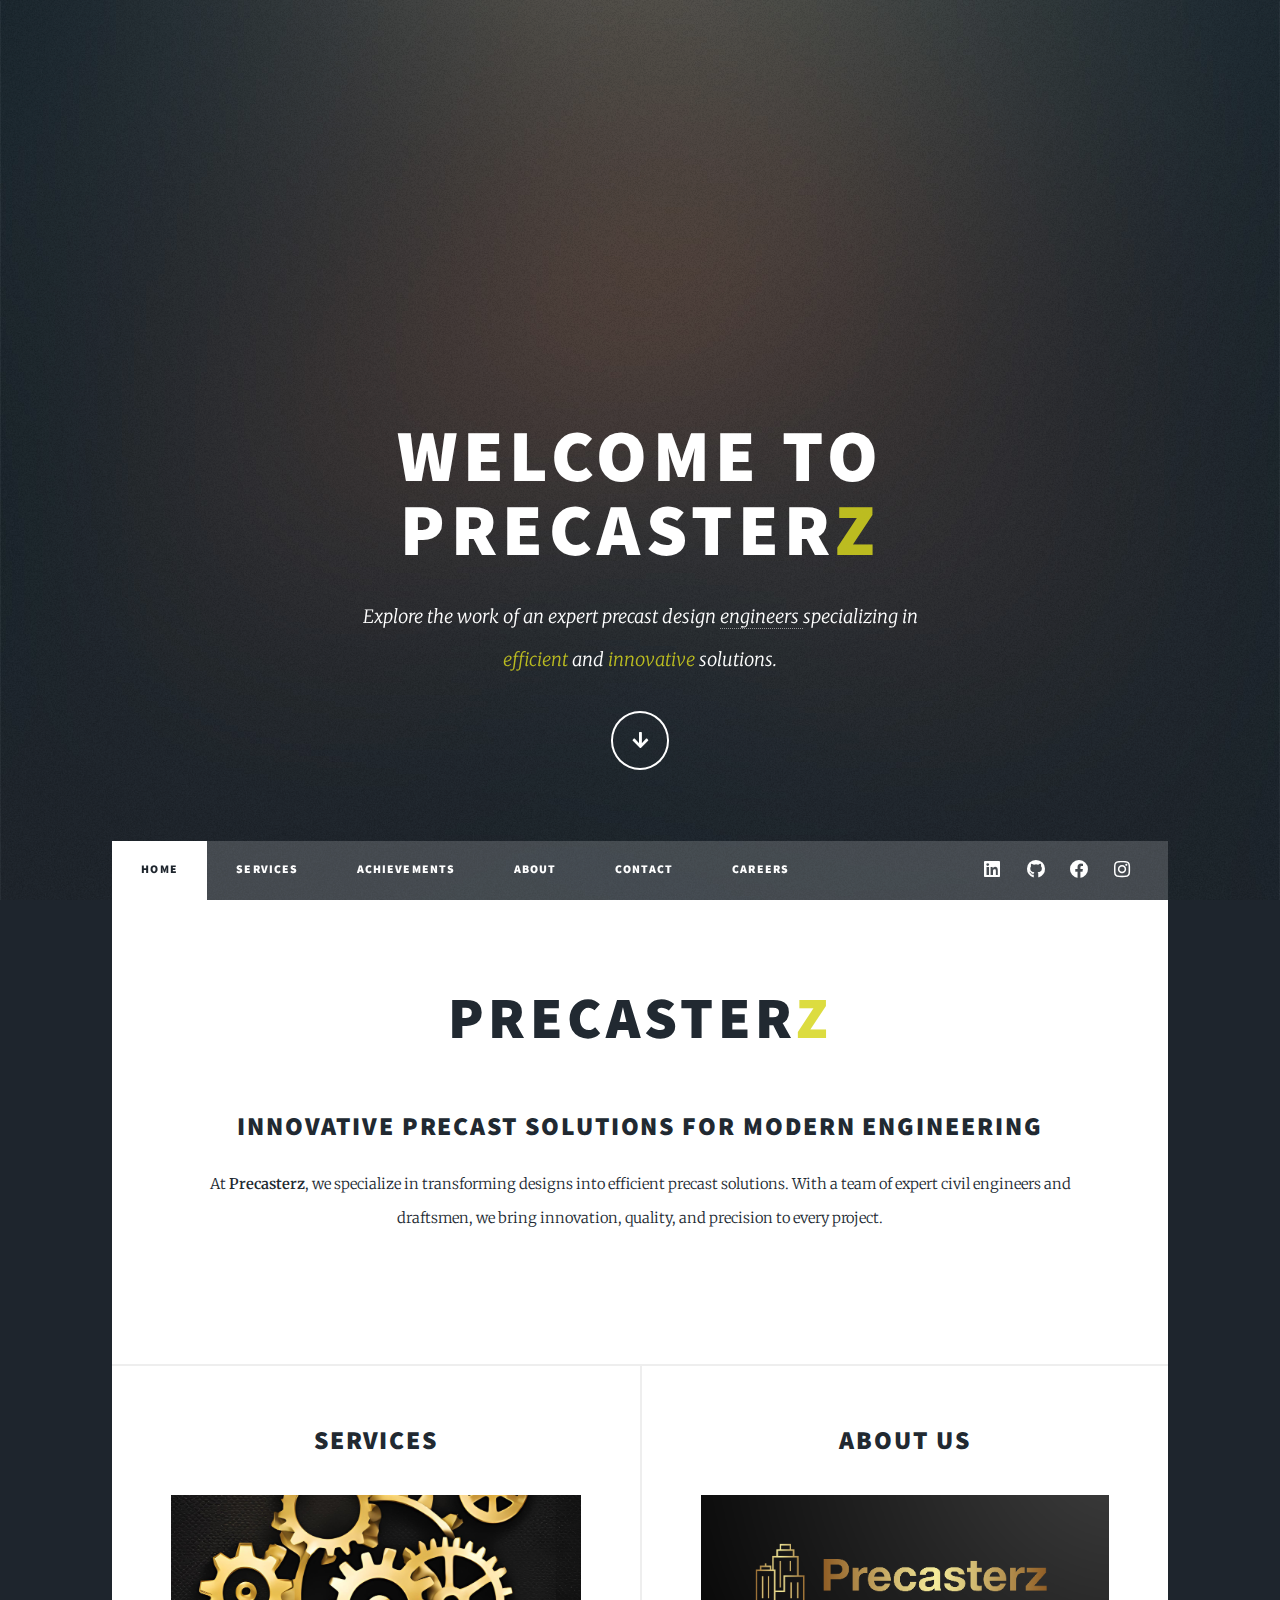
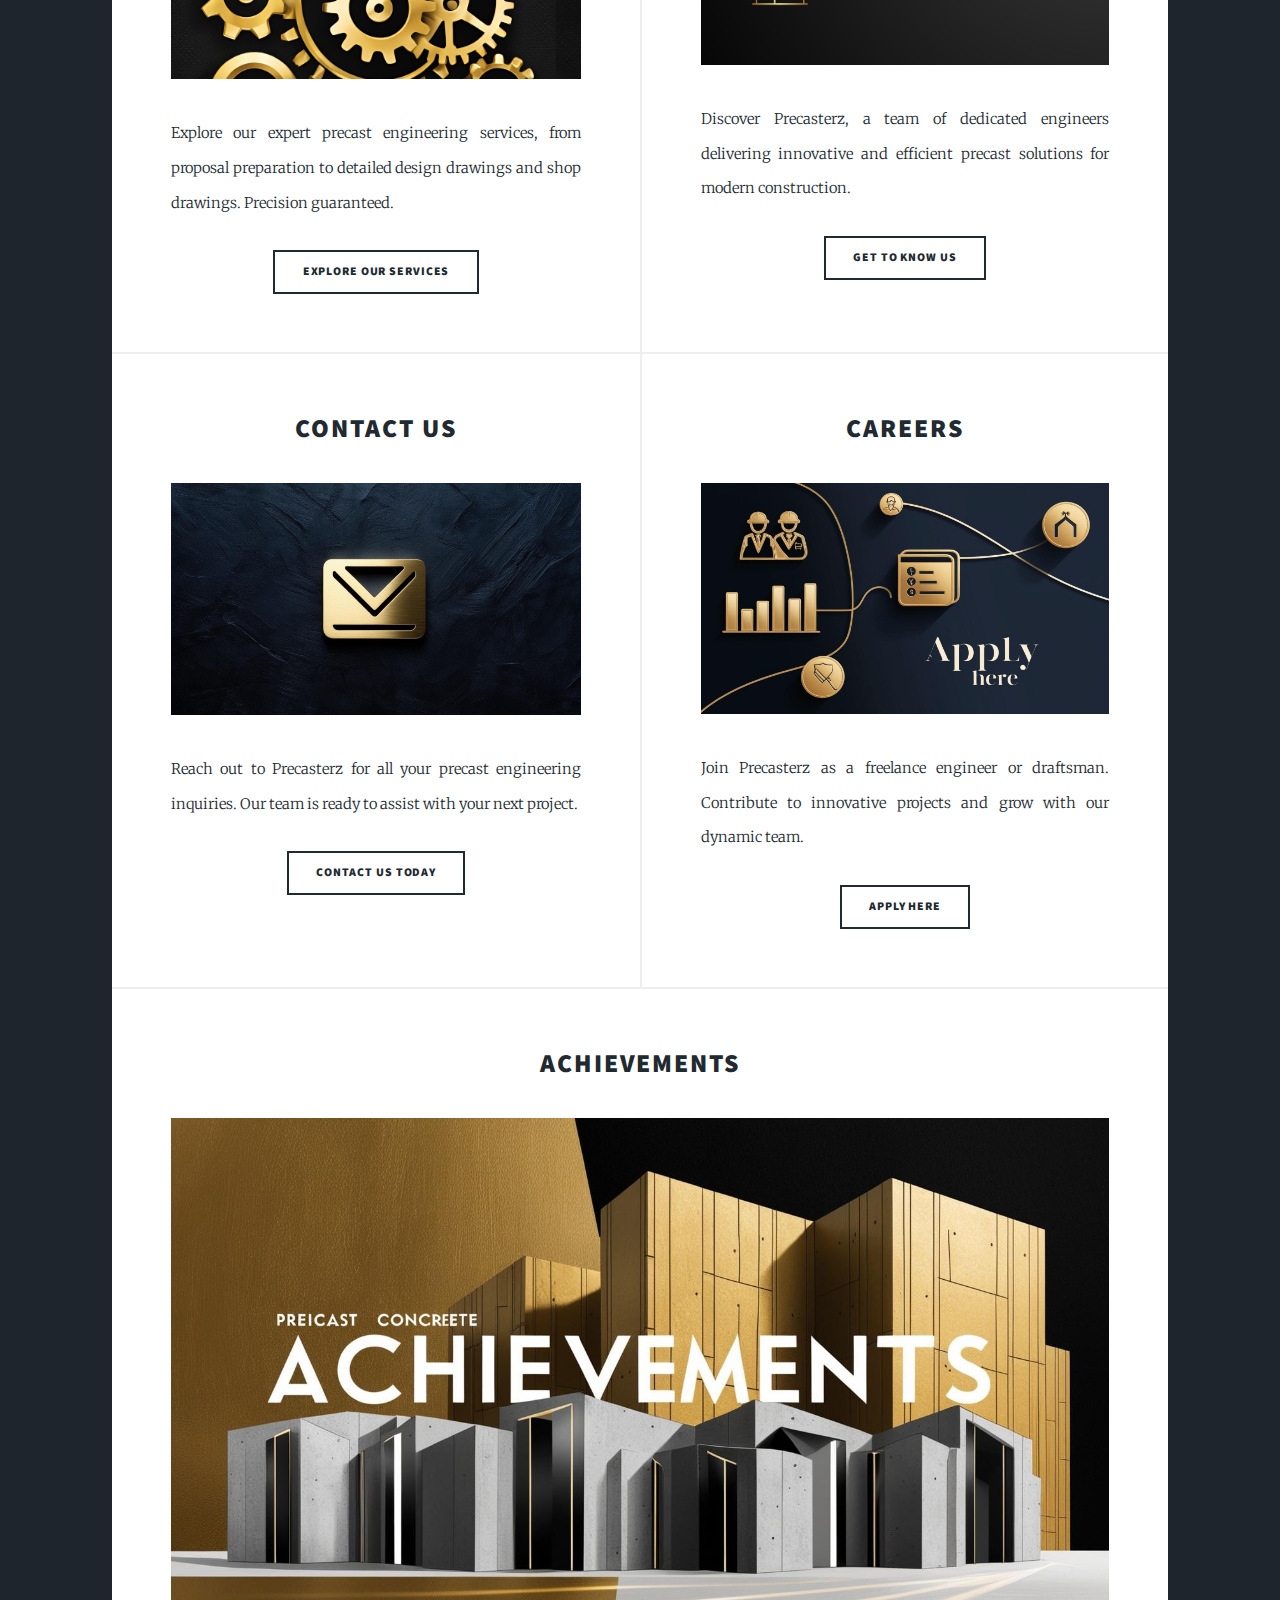
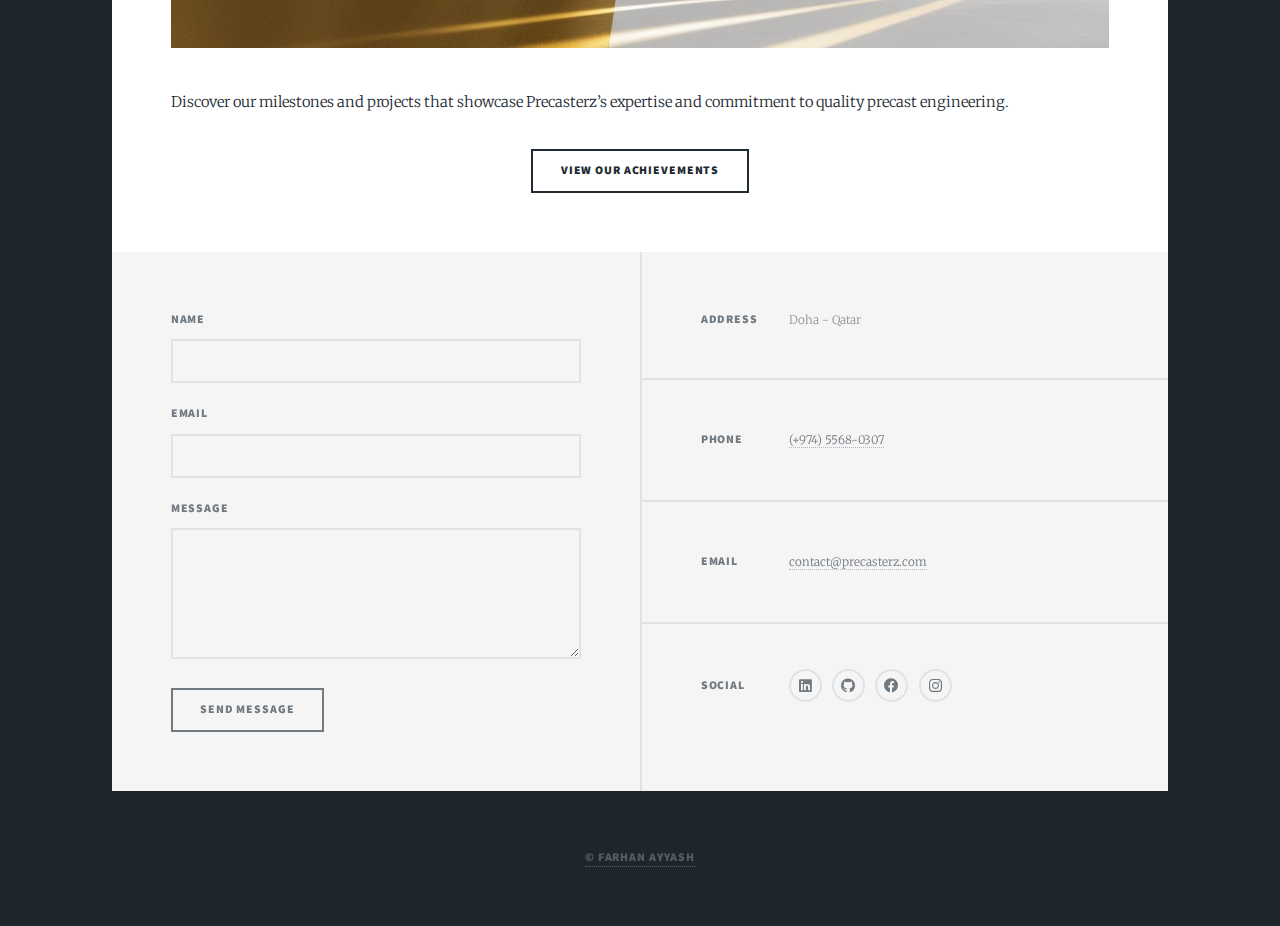
==== index.html @ eec3e9b7 "add home" ====
<!DOCTYPE HTML>
<!--
	Massively by HTML5 UP
	html5up.net | @ajlkn
	Free for personal and commercial use under the CCA 3.0 license (html5up.net/license)
-->
<html>
	<head>
		<title>Precasterz | Innovative Precast Solutions for Modern Engineering</title>
		<meta charset="utf-8" />
		<meta name="viewport" content="width=device-width, initial-scale=1, user-scalable=no" />
		<meta name="description" content="Precasterz offers innovative and precise precast engineering solutions, specializing in proposal preparation, BOQ, BBS, and detailed design drawings. Partner with us for excellence in construction." />
		<meta name="keywords" content="precast solutions, precast engineering, civil engineering, proposal preparation, BOQ, BBS, detailed design, shop drawings, Precasterz, precasters, precast freelancer, precast concrete design Qatar" />
		<meta property="og:type" content="website" />
		<meta property="og:url" content="https://www.precasterz.com" />
		<meta property="og:image" content="images/favicon_io/favicon-32x32.png" />
		<link rel="stylesheet" href="assets/css/main.css" />
		<noscript><link rel="stylesheet" href="assets/css/noscript.css" /></noscript>
		<link rel="apple-touch-icon" sizes="180x180" href="images/favicon_io/apple-touch-icon.png">
		<link rel="icon" type="image/png" sizes="32x32" href="images/favicon_io/favicon-32x32.png">
		<link rel="icon" type="image/png" sizes="16x16" href="images/favicon_io/favicon-16x16.png">
		<link rel="manifest" href="images/favicon_io/site.webmanifest">
		<link rel="icon" href="favicon.ico" href="images/favicon_io/favicon-32x32.png">

	</head>
	<body class="is-preload">

		<!-- Wrapper -->
			<div id="wrapper" class="fade-in">

				<!-- Intro -->
					<div id="intro">
						<h1>Welcome to<br />
							precaster<span class="yellow-z">z</span></h1>
						<p>Explore the work of an expert precast design <a href="https://www.linkedin.com/company/precasterz/" target="_blank" rel="noopener noreferrer">engineers </a>specializing in<br />
							<span class="yellow-z">efficient</span> and <span class="yellow-z">innovative</span> solutions.</p>
						<ul class="actions">
							<li><a href="#header" class="button icon solid solo fa-arrow-down scrolly">Continue</a></li>
						</ul>
					</div>

				<!-- Header -->
					<header id="header">
						<a class="logo">Precasterz</a>
					</header>

				<!-- Nav -->
					<nav id="nav">
						<ul class="links">
							<li class="active"><a href="index.html">Home</a></li>
							<li><a href="services.html">Services</a></li>
							<li><a href="Achievements.html">Achievements</a></li>		
							<li><a href="about.html">About</a></li>
							<li><a href="contact.html">Contact</a></li>
							<li><a href="./careers.html">careers</a></li>
						</ul>
						<ul class="icons">
							<li><a href="https://www.linkedin.com/company/precasterz/" class="icon brands fa-linkedin" target="_blank" rel="noopener noreferrer"><span class="label">Instagram</span></a></li>
							<li><a href="https://github.com/farhanayyash" class="icon brands fa-github" target="_blank" rel="noopener noreferrer"><span class="label">GitHub</span></a></li>
							<li><a href="https://www.facebook.com/profile.php?id=61569854956674&mibextid=ZbWKwL" class="icon brands fa-facebook" target="_blank" rel="noopener noreferrer"><span class="label">Facebook</span></a></li>
							<li><a href="https://www.instagram.com/precasterz?igsh=MXExeHh3dml2bWNkMA==" class="icon brands fa-instagram" target="_blank" rel="noopener noreferrer"><span class="label">Instagram</span></a></li>
						</ul>
					</nav>

				<!-- Main -->
				<div id="main">

					<!-- Post -->
						<section class="post" style="padding-bottom: 1%;">
							<header class="major">
								<h1>Precaster<span class="yellow-z">z</span></h1>
							</header>

							<!-- Text stuff -->
								<h2 style="text-align: center;">Innovative Precast Solutions for Modern Engineering</h2>
								<p style="text-align: center;">At<b> Precasterz</b>, we specialize in transforming designs into efficient precast solutions. With a team of expert civil engineers and draftsmen,
									 we bring innovation, quality, and precision to every project.</p>
								</div>
			<!-- Main -->
			<div id="main">

				<!-- Featured Post -->
					<article >
				
					</article>

				<!-- Posts -->
					<section class="posts">
						<article>
							<header>
								<h2><a href="services.html">services</a></h2>
							</header>
							<a href="services.html" class="image fit"><img src="images/Gear-Icon-Service.png" alt="photo for the Service page" /></a>
							<p>Explore our expert precast engineering services, from proposal preparation to detailed design drawings and shop drawings. Precision guaranteed.</p>
							<ul class="actions special">
								<li><a href="services.html" class="button">Explore Our Services</a></li>
							</ul>
						</article>
						<article>
							<header>
								<h2><a href="about.html">About US</a></h2>
							</header>
							<a href="about.html" class="image fit"><img src="images/Logo.png" alt="precasterz logo" /></a>
							<p>Discover Precasterz, a team of dedicated engineers delivering innovative and efficient precast solutions for modern construction.</p>
							<ul class="actions special">
								<li><a href="about.html" class="button">Get to Know Us</a></li>
							</ul>
						</article>
						<article>
							<header>
								<h2><a href="contact.html">Contact us</a></h2>
							</header>
							<a href="contact.html" class="image fit"><img src="images/contact-home.jpg" alt="image for the contact us page" /></a>
							<p>Reach out to Precasterz for all your precast engineering inquiries. Our team is ready to assist with your next project.</p>
							<ul class="actions special">
								<li><a href="contact.html" class="button">Contact Us Today</a></li>
							</ul>
						</article>
						<article>
							<header>
								<h2><a href="careers.html">Careers</a></h2>
							</header>
							<a href="careers.html" class="image fit"><img src="images/careers-home.jpg" alt=" image for careers page" /></a>
							<p>Join Precasterz as a freelance engineer or draftsman. Contribute to innovative projects and grow with our dynamic team.</p>
							<ul class="actions special">
								<li><a href="careers.html" class="button">Apply Here</a></li>
							</ul>
						</article>
						<article style="flex: 1;">
							<header>
								<h2><a href="Achievements.html">Achievements</a></h2>
							</header>
							<a href="Achievements.html" class="image fit"><img src="images/Achievements-home.jpg" alt="image for the Achievements page" /></a>
							<p>Discover our milestones and projects that showcase Precasterz’s expertise and commitment to quality precast engineering.</p>
							<ul class="actions special">
								<li><a href="Achievements.html" class="button">View Our Achievements</a></li>
							</ul>
						</article>
					</section>
			</div>
			
						<!-- Footer -->
						 
					

					</div>

				<!-- Footer -->
					<footer id="footer">
						<section>
							<form id="emailForm" method="post" action="https://formspree.io/f/mkggvldw">
								<div class="fields">
									<div class="field">
										<label for="name">Name</label>
										<input type="text" name="name" id="name" required/>
									</div>
									<div class="field">
										<label for="email">Email</label>
										<input type="text" name="email" id="email" required/>
										<span id="error" style="color: red; display: none;">Please enter a valid email address.</span>
									</div>
									<div class="field">
										<label for="message">Message</label>
										<textarea name="message" id="message" rows="3" required></textarea>
									</div>
								</div>
								<ul class="actions">
									<li><input type="submit" value="Send Message" /></li>
								</ul>
							</form>
						</section>
						<section class="split contact">
							<section class="alt">
								<h3>Address</h3>
								<p>Doha - Qatar<br /></p>
							</section>
							<section>
								<h3>Phone</h3>
								<p><a href="tel:+97455680307">(+974) 5568-0307</a></p>
							</section>
							<section>
								<h3>Email</h3>
								<p><a href="mailto:contact@precasterz.com">contact@precasterz.com</a></p>
							</section>
							<section>
								<h3>Social</h3>
								<ul class="icons alt">
									<li><a href="https://www.linkedin.com/company/precasterz/" class="icon brands alt fa-linkedin" target="_blank" rel="noopener noreferrer"><span class="label">Instagram</span></a></li>
									<li><a href="https://github.com/farhanayyash" class="icon brands alt fa-github" target="_blank" rel="noopener noreferrer"><span class="label">GitHub</span></a></li>
									<li><a href="https://www.facebook.com/profile.php?id=61569854956674&mibextid=ZbWKwL" class="icon brands alt fa-facebook" target="_blank" rel="noopener noreferrer"><span class="label">Facebook</span></a></li>
									<li><a href="https://www.instagram.com/precasterz?igsh=MXExeHh3dml2bWNkMA==" class="icon brands alt fa-instagram" target="_blank" rel="noopener noreferrer"><span class="label">Instagram</span></a></li>
								</ul>
							</section>
						</section>
					</footer>

				<!-- Copyright -->
					<div id="copyright">
						<ul><li><a href="https://www.linkedin.com/in/farhan-ayyash/"  target="_blank" rel="noopener noreferrer">&copy; Farhan Ayyash</a></li></ul>
					</div>

			</div>

		<!-- Scripts -->
			<script src="assets/js/jquery.min.js"></script>
			<script src="assets/js/jquery.scrollex.min.js"></script>
			<script src="assets/js/jquery.scrolly.min.js"></script>
			<script src="assets/js/browser.min.js"></script>
			<script src="assets/js/breakpoints.min.js"></script>
			<script src="assets/js/util.js"></script>
			<script src="assets/js/main.js"></script>
			<script src="assets/js/email-form.js"></script>


	</body>
</html>
---- assets/css/main.css ----
@import url(fontawesome-all.min.css);
@import url("https://fonts.googleapis.com/css?family=Merriweather:300,700,300italic,700italic|Source+Sans+Pro:900");

/*
	Massively by HTML5 UP
	html5up.net | @ajlkn
	Free for personal and commercial use under the CCA 3.0 license (html5up.net/license)
*/

html, body, div, span, applet, object,
iframe, h1, h2, h3, h4, h5, h6, p, blockquote,
pre, a, abbr, acronym, address, big, cite,
code, del, dfn, em, img, ins, kbd, q, s, samp,
small, strike, strong, sub, sup, tt, var, b,
u, i, center, dl, dt, dd, ol, ul, li, fieldset,
form, label, legend, table, caption, tbody,
tfoot, thead, tr, th, td, article, aside,
canvas, details, embed, figure, figcaption,
footer, header, hgroup, menu, nav, output, ruby,
section, summary, time, mark, audio, video {
	margin: 0;
	padding: 0;
	border: 0;
	font-size: 100%;
	font: inherit;
	vertical-align: baseline;}

article, aside, details, figcaption, figure,
footer, header, hgroup, menu, nav, section {
	display: block;}

body {
	line-height: 1;
}

ol, ul {
	list-style: none;
}

blockquote, q {
	quotes: none;
}

	blockquote:before, blockquote:after, q:before, q:after {
		content: '';
		content: none;
	}

table {
	border-collapse: collapse;
	border-spacing: 0;
}

body {
	-webkit-text-size-adjust: none;
}

mark {
	background-color: transparent;
	color: inherit;
}

input::-moz-focus-inner {
	border: 0;
	padding: 0;
}

input, select, textarea {
	-moz-appearance: none;
	-webkit-appearance: none;
	-ms-appearance: none;
	appearance: none;
}

/* Basic */

	@-ms-viewport {
		width: device-width;
	}

	body {
		-ms-overflow-style: scrollbar;
	}

	@media screen and (max-width: 480px) {

		html, body {
			min-width: 320px;
		}

	}

	html {
		box-sizing: border-box;
	}

	*, *:before, *:after {
		box-sizing: inherit;
	}

	body {
		background-color: #1e252d;
	}

		body.is-preload *, body.is-preload *:before, body.is-preload *:after {
			-moz-animation: none !important;
			-webkit-animation: none !important;
			-ms-animation: none !important;
			animation: none !important;
			-moz-transition: none !important;
			-webkit-transition: none !important;
			-ms-transition: none !important;
			transition: none !important;
		}

/* Type */

	html {
		font-size: 16pt;
	}

		@media screen and (max-width: 1680px) {

			html {
				font-size: 12pt;
			}

		}

		@media screen and (max-width: 1280px) {

			html {
				font-size: 11pt;
			}

		}

		@media screen and (max-width: 360px) {

			html {
				font-size: 10pt;
			}

		}

	body {
		color: #212931;
	}

	body, input, select, textarea {
		font-family: "Merriweather", Georgia, serif;
		font-weight: 300;
		font-size: 1rem;
		line-height: 2.375;
	}

	a {
		-moz-transition: color 0.2s ease-in-out, background-color 0.2s ease-in-out, border-color 0.2s ease-in-out, box-shadow 0.2s ease-in-out;
		-webkit-transition: color 0.2s ease-in-out, background-color 0.2s ease-in-out, border-color 0.2s ease-in-out, box-shadow 0.2s ease-in-out;
		-ms-transition: color 0.2s ease-in-out, background-color 0.2s ease-in-out, border-color 0.2s ease-in-out, box-shadow 0.2s ease-in-out;
		transition: color 0.2s ease-in-out, background-color 0.2s ease-in-out, border-color 0.2s ease-in-out, box-shadow 0.2s ease-in-out;
		border-bottom: dotted 1px;
		text-decoration: none;
	}

		a:hover {
			border-bottom-color: transparent;
		}

	strong, b {
		font-weight: 600;
	}

	em, i {
		font-style: italic;
	}

	p {
		text-align: justify;
		margin: 0 0 2rem 0;
	}

	h1, h2, h3, h4, h5, h6 {
		font-family: "Source Sans Pro", Helvetica, sans-serif;
		font-weight: 900;
		line-height: 1.5;
		letter-spacing: 0.075em;
		text-transform: uppercase;
		margin: 0 0 1rem 0;
	}

		h1 a, h2 a, h3 a, h4 a, h5 a, h6 a {
			border-bottom: 0;
			color: inherit;
			text-decoration: none;
		}

	h1 {
		font-size: 4rem;
		line-height: 1.1;
		margin: 0 0 2rem 0;
	}

	h2 {
		font-size: 1.75rem;
		line-height: 1.3;
		margin: 0 0 1.5rem 0;
	}

	h3 {
		font-size: 1.25rem;
		margin: 0 0 1.5rem 0;
	}

	h4 {
		font-size: 1rem;
	}

	h5 {
		font-size: 0.9rem;
	}

	h6 {
		font-size: 0.8rem;
	}

	sub {
		font-size: 0.8rem;
		position: relative;
		top: 0.5rem;
	}

	sup {
		font-size: 0.8rem;
		position: relative;
		top: -0.5rem;
	}

	blockquote {
		border-left: solid 4px;
		font-style: italic;
		margin: 0 0 2rem 0;
		padding: 0.5rem 0 0.5rem 2rem;
	}

	code {
		border: solid 2px;
		font-family: "Courier New", monospace;
		font-size: 0.9rem;
		margin: 0 0.25rem;
		padding: 0.25rem 0.65rem;
	}

	pre {
		-webkit-overflow-scrolling: touch;
		font-family: "Courier New", monospace;
		font-size: 0.9rem;
		margin: 0 0 2rem 0;
	}

		pre code {
			display: block;
			line-height: 1.75;
			padding: 1rem 1.5rem;
			overflow-x: auto;
		}

	hr {
		border: 0;
		border-bottom: solid 2px;
		margin: 3rem 0;
	}

		hr.major {
			margin: 5rem 0;
		}

	.align-left {
		text-align: left;
	}

	.align-center {
		text-align: center;
	}

	.align-right {
		text-align: right;
	}

	input, select, textarea {
		color: #212931;
	}

	a {
		color: #212931;
		border-bottom-color: rgba(33, 41, 49, 0.5);
	}

		a:hover {
			border-bottom-color: transparent;
			color: #18bfef !important;
		}

	strong, b {
		color: #212931;
	}

	h1, h2, h3, h4, h5, h6 {
		color: #212931;
	}

	blockquote {
		border-left-color: #eeeeee;
	}

	code {
		background: rgba(220, 220, 220, 0.25);
		border-color: #eeeeee;
	}

	hr {
		border-bottom-color: #eeeeee;
	}

/* Row */

	.row {
		display: flex;
		flex-wrap: wrap;
		box-sizing: border-box;
		align-items: stretch;
	}

		.row > * {
			box-sizing: border-box;
		}

		.row.gtr-uniform > * > :last-child {
			margin-bottom: 0;
		}

		.row.aln-left {
			justify-content: flex-start;
		}

		.row.aln-center {
			justify-content: center;
		}

		.row.aln-right {
			justify-content: flex-end;
		}

		.row.aln-top {
			align-items: flex-start;
		}

		.row.aln-middle {
			align-items: center;
		}

		.row.aln-bottom {
			align-items: flex-end;
		}

		.row > .imp {
			order: -1;
		}

		.row > .col-1 {
			width: 8.33333%;
		}

		.row > .off-1 {
			margin-left: 8.33333%;
		}

		.row > .col-2 {
			width: 16.66667%;
		}

		.row > .off-2 {
			margin-left: 16.66667%;
		}

		.row > .col-3 {
			width: 25%;
		}

		.row > .off-3 {
			margin-left: 25%;
		}

		.row > .col-4 {
			width: 33.33333%;
		}

		.row > .off-4 {
			margin-left: 33.33333%;
		}

		.row > .col-5 {
			width: 41.66667%;
		}

		.row > .off-5 {
			margin-left: 41.66667%;
		}

		.row > .col-6 {
			width: 50%;
		}

		.row > .off-6 {
			margin-left: 50%;
		}

		.row > .col-7 {
			width: 58.33333%;
		}

		.row > .off-7 {
			margin-left: 58.33333%;
		}

		.row > .col-8 {
			width: 66.66667%;
		}

		.row > .off-8 {
			margin-left: 66.66667%;
		}

		.row > .col-9 {
			width: 75%;
		}

		.row > .off-9 {
			margin-left: 75%;
		}

		.row > .col-10 {
			width: 83.33333%;
		}

		.row > .off-10 {
			margin-left: 83.33333%;
		}

		.row > .col-11 {
			width: 91.66667%;
		}

		.row > .off-11 {
			margin-left: 91.66667%;
		}

		.row > .col-12 {
			width: 100%;
		}

		.row > .off-12 {
			margin-left: 100%;
		}

		.row.gtr-0 {
			margin-top: 0;
			margin-left: 0rem;
		}

			.row.gtr-0 > * {
				padding: 0 0 0 0rem;
			}

			.row.gtr-0.gtr-uniform {
				margin-top: 0rem;
			}

				.row.gtr-0.gtr-uniform > * {
					padding-top: 0rem;
				}

		.row.gtr-25 {
			margin-top: 0;
			margin-left: -0.375rem;
		}

			.row.gtr-25 > * {
				padding: 0 0 0 0.375rem;
			}

			.row.gtr-25.gtr-uniform {
				margin-top: -0.375rem;
			}

				.row.gtr-25.gtr-uniform > * {
					padding-top: 0.375rem;
				}

		.row.gtr-50 {
			margin-top: 0;
			margin-left: -0.75rem;
		}

			.row.gtr-50 > * {
				padding: 0 0 0 0.75rem;
			}

			.row.gtr-50.gtr-uniform {
				margin-top: -0.75rem;
			}

				.row.gtr-50.gtr-uniform > * {
					padding-top: 0.75rem;
				}

		.row {
			margin-top: 0;
			margin-left: -1.5rem;
		}

			.row > * {
				padding: 0 0 0 1.5rem;
			}

			.row.gtr-uniform {
				margin-top: -1.5rem;
			}

				.row.gtr-uniform > * {
					padding-top: 1.5rem;
				}

		.row.gtr-150 {
			margin-top: 0;
			margin-left: -2.25rem;
		}

			.row.gtr-150 > * {
				padding: 0 0 0 2.25rem;
			}

			.row.gtr-150.gtr-uniform {
				margin-top: -2.25rem;
			}

				.row.gtr-150.gtr-uniform > * {
					padding-top: 2.25rem;
				}

		.row.gtr-200 {
			margin-top: 0;
			margin-left: -3rem;
		}

			.row.gtr-200 > * {
				padding: 0 0 0 3rem;
			}

			.row.gtr-200.gtr-uniform {
				margin-top: -3rem;
			}

				.row.gtr-200.gtr-uniform > * {
					padding-top: 3rem;
				}

		@media screen and (max-width: 1680px) {

			.row {
				display: flex;
				flex-wrap: wrap;
				box-sizing: border-box;
				align-items: stretch;
			}

				.row > * {
					box-sizing: border-box;
				}

				.row.gtr-uniform > * > :last-child {
					margin-bottom: 0;
				}

				.row.aln-left {
					justify-content: flex-start;
				}

				.row.aln-center {
					justify-content: center;
				}

				.row.aln-right {
					justify-content: flex-end;
				}

				.row.aln-top {
					align-items: flex-start;
				}

				.row.aln-middle {
					align-items: center;
				}

				.row.aln-bottom {
					align-items: flex-end;
				}

				.row > .imp-xlarge {
					order: -1;
				}

				.row > .col-1-xlarge {
					width: 8.33333%;
				}

				.row > .off-1-xlarge {
					margin-left: 8.33333%;
				}

				.row > .col-2-xlarge {
					width: 16.66667%;
				}

				.row > .off-2-xlarge {
					margin-left: 16.66667%;
				}

				.row > .col-3-xlarge {
					width: 25%;
				}

				.row > .off-3-xlarge {
					margin-left: 25%;
				}

				.row > .col-4-xlarge {
					width: 33.33333%;
				}

				.row > .off-4-xlarge {
					margin-left: 33.33333%;
				}

				.row > .col-5-xlarge {
					width: 41.66667%;
				}

				.row > .off-5-xlarge {
					margin-left: 41.66667%;
				}

				.row > .col-6-xlarge {
					width: 50%;
				}

				.row > .off-6-xlarge {
					margin-left: 50%;
				}

				.row > .col-7-xlarge {
					width: 58.33333%;
				}

				.row > .off-7-xlarge {
					margin-left: 58.33333%;
				}

				.row > .col-8-xlarge {
					width: 66.66667%;
				}

				.row > .off-8-xlarge {
					margin-left: 66.66667%;
				}

				.row > .col-9-xlarge {
					width: 75%;
				}

				.row > .off-9-xlarge {
					margin-left: 75%;
				}

				.row > .col-10-xlarge {
					width: 83.33333%;
				}

				.row > .off-10-xlarge {
					margin-left: 83.33333%;
				}

				.row > .col-11-xlarge {
					width: 91.66667%;
				}

				.row > .off-11-xlarge {
					margin-left: 91.66667%;
				}

				.row > .col-12-xlarge {
					width: 100%;
				}

				.row > .off-12-xlarge {
					margin-left: 100%;
				}

				.row.gtr-0 {
					margin-top: 0;
					margin-left: 0rem;
				}

					.row.gtr-0 > * {
						padding: 0 0 0 0rem;
					}

					.row.gtr-0.gtr-uniform {
						margin-top: 0rem;
					}

						.row.gtr-0.gtr-uniform > * {
							padding-top: 0rem;
						}

				.row.gtr-25 {
					margin-top: 0;
					margin-left: -0.375rem;
				}

					.row.gtr-25 > * {
						padding: 0 0 0 0.375rem;
					}

					.row.gtr-25.gtr-uniform {
						margin-top: -0.375rem;
					}

						.row.gtr-25.gtr-uniform > * {
							padding-top: 0.375rem;
						}

				.row.gtr-50 {
					margin-top: 0;
					margin-left: -0.75rem;
				}

					.row.gtr-50 > * {
						padding: 0 0 0 0.75rem;
					}

					.row.gtr-50.gtr-uniform {
						margin-top: -0.75rem;
					}

						.row.gtr-50.gtr-uniform > * {
							padding-top: 0.75rem;
						}

				.row {
					margin-top: 0;
					margin-left: -1.5rem;
				}

					.row > * {
						padding: 0 0 0 1.5rem;
					}

					.row.gtr-uniform {
						margin-top: -1.5rem;
					}

						.row.gtr-uniform > * {
							padding-top: 1.5rem;
						}

				.row.gtr-150 {
					margin-top: 0;
					margin-left: -2.25rem;
				}

					.row.gtr-150 > * {
						padding: 0 0 0 2.25rem;
					}

					.row.gtr-150.gtr-uniform {
						margin-top: -2.25rem;
					}

						.row.gtr-150.gtr-uniform > * {
							padding-top: 2.25rem;
						}

				.row.gtr-200 {
					margin-top: 0;
					margin-left: -3rem;
				}

					.row.gtr-200 > * {
						padding: 0 0 0 3rem;
					}

					.row.gtr-200.gtr-uniform {
						margin-top: -3rem;
					}

						.row.gtr-200.gtr-uniform > * {
							padding-top: 3rem;
						}

		}

		@media screen and (max-width: 1280px) {

			.row {
				display: flex;
				flex-wrap: wrap;
				box-sizing: border-box;
				align-items: stretch;
			}

				.row > * {
					box-sizing: border-box;
				}

				.row.gtr-uniform > * > :last-child {
					margin-bottom: 0;
				}

				.row.aln-left {
					justify-content: flex-start;
				}

				.row.aln-center {
					justify-content: center;
				}

				.row.aln-right {
					justify-content: flex-end;
				}

				.row.aln-top {
					align-items: flex-start;
				}

				.row.aln-middle {
					align-items: center;
				}

				.row.aln-bottom {
					align-items: flex-end;
				}

				.row > .imp-large {
					order: -1;
				}

				.row > .col-1-large {
					width: 8.33333%;
				}

				.row > .off-1-large {
					margin-left: 8.33333%;
				}

				.row > .col-2-large {
					width: 16.66667%;
				}

				.row > .off-2-large {
					margin-left: 16.66667%;
				}

				.row > .col-3-large {
					width: 25%;
				}

				.row > .off-3-large {
					margin-left: 25%;
				}

				.row > .col-4-large {
					width: 33.33333%;
				}

				.row > .off-4-large {
					margin-left: 33.33333%;
				}

				.row > .col-5-large {
					width: 41.66667%;
				}

				.row > .off-5-large {
					margin-left: 41.66667%;
				}

				.row > .col-6-large {
					width: 50%;
				}

				.row > .off-6-large {
					margin-left: 50%;
				}

				.row > .col-7-large {
					width: 58.33333%;
				}

				.row > .off-7-large {
					margin-left: 58.33333%;
				}

				.row > .col-8-large {
					width: 66.66667%;
				}

				.row > .off-8-large {
					margin-left: 66.66667%;
				}

				.row > .col-9-large {
					width: 75%;
				}

				.row > .off-9-large {
					margin-left: 75%;
				}

				.row > .col-10-large {
					width: 83.33333%;
				}

				.row > .off-10-large {
					margin-left: 83.33333%;
				}

				.row > .col-11-large {
					width: 91.66667%;
				}

				.row > .off-11-large {
					margin-left: 91.66667%;
				}

				.row > .col-12-large {
					width: 100%;
				}

				.row > .off-12-large {
					margin-left: 100%;
				}

				.row.gtr-0 {
					margin-top: 0;
					margin-left: 0rem;
				}

					.row.gtr-0 > * {
						padding: 0 0 0 0rem;
					}

					.row.gtr-0.gtr-uniform {
						margin-top: 0rem;
					}

						.row.gtr-0.gtr-uniform > * {
							padding-top: 0rem;
						}

				.row.gtr-25 {
					margin-top: 0;
					margin-left: -0.375rem;
				}

					.row.gtr-25 > * {
						padding: 0 0 0 0.375rem;
					}

					.row.gtr-25.gtr-uniform {
						margin-top: -0.375rem;
					}

						.row.gtr-25.gtr-uniform > * {
							padding-top: 0.375rem;
						}

				.row.gtr-50 {
					margin-top: 0;
					margin-left: -0.75rem;
				}

					.row.gtr-50 > * {
						padding: 0 0 0 0.75rem;
					}

					.row.gtr-50.gtr-uniform {
						margin-top: -0.75rem;
					}

						.row.gtr-50.gtr-uniform > * {
							padding-top: 0.75rem;
						}

				.row {
					margin-top: 0;
					margin-left: -1.5rem;
				}

					.row > * {
						padding: 0 0 0 1.5rem;
					}

					.row.gtr-uniform {
						margin-top: -1.5rem;
					}

						.row.gtr-uniform > * {
							padding-top: 1.5rem;
						}

				.row.gtr-150 {
					margin-top: 0;
					margin-left: -2.25rem;
				}

					.row.gtr-150 > * {
						padding: 0 0 0 2.25rem;
					}

					.row.gtr-150.gtr-uniform {
						margin-top: -2.25rem;
					}

						.row.gtr-150.gtr-uniform > * {
							padding-top: 2.25rem;
						}

				.row.gtr-200 {
					margin-top: 0;
					margin-left: -3rem;
				}

					.row.gtr-200 > * {
						padding: 0 0 0 3rem;
					}

					.row.gtr-200.gtr-uniform {
						margin-top: -3rem;
					}

						.row.gtr-200.gtr-uniform > * {
							padding-top: 3rem;
						}

		}

		@media screen and (max-width: 980px) {

			.row {
				display: flex;
				flex-wrap: wrap;
				box-sizing: border-box;
				align-items: stretch;
			}

				.row > * {
					box-sizing: border-box;
				}

				.row.gtr-uniform > * > :last-child {
					margin-bottom: 0;
				}

				.row.aln-left {
					justify-content: flex-start;
				}

				.row.aln-center {
					justify-content: center;
				}

				.row.aln-right {
					justify-content: flex-end;
				}

				.row.aln-top {
					align-items: flex-start;
				}

				.row.aln-middle {
					align-items: center;
				}

				.row.aln-bottom {
					align-items: flex-end;
				}

				.row > .imp-medium {
					order: -1;
				}

				.row > .col-1-medium {
					width: 8.33333%;
				}

				.row > .off-1-medium {
					margin-left: 8.33333%;
				}

				.row > .col-2-medium {
					width: 16.66667%;
				}

				.row > .off-2-medium {
					margin-left: 16.66667%;
				}

				.row > .col-3-medium {
					width: 25%;
				}

				.row > .off-3-medium {
					margin-left: 25%;
				}

				.row > .col-4-medium {
					width: 33.33333%;
				}

				.row > .off-4-medium {
					margin-left: 33.33333%;
				}

				.row > .col-5-medium {
					width: 41.66667%;
				}

				.row > .off-5-medium {
					margin-left: 41.66667%;
				}

				.row > .col-6-medium {
					width: 50%;
				}

				.row > .off-6-medium {
					margin-left: 50%;
				}

				.row > .col-7-medium {
					width: 58.33333%;
				}

				.row > .off-7-medium {
					margin-left: 58.33333%;
				}

				.row > .col-8-medium {
					width: 66.66667%;
				}

				.row > .off-8-medium {
					margin-left: 66.66667%;
				}

				.row > .col-9-medium {
					width: 75%;
				}

				.row > .off-9-medium {
					margin-left: 75%;
				}

				.row > .col-10-medium {
					width: 83.33333%;
				}

				.row > .off-10-medium {
					margin-left: 83.33333%;
				}

				.row > .col-11-medium {
					width: 91.66667%;
				}

				.row > .off-11-medium {
					margin-left: 91.66667%;
				}

				.row > .col-12-medium {
					width: 100%;
				}

				.row > .off-12-medium {
					margin-left: 100%;
				}

				.row.gtr-0 {
					margin-top: 0;
					margin-left: 0rem;
				}

					.row.gtr-0 > * {
						padding: 0 0 0 0rem;
					}

					.row.gtr-0.gtr-uniform {
						margin-top: 0rem;
					}

						.row.gtr-0.gtr-uniform > * {
							padding-top: 0rem;
						}

				.row.gtr-25 {
					margin-top: 0;
					margin-left: -0.375rem;
				}

					.row.gtr-25 > * {
						padding: 0 0 0 0.375rem;
					}

					.row.gtr-25.gtr-uniform {
						margin-top: -0.375rem;
					}

						.row.gtr-25.gtr-uniform > * {
							padding-top: 0.375rem;
						}

				.row.gtr-50 {
					margin-top: 0;
					margin-left: -0.75rem;
				}

					.row.gtr-50 > * {
						padding: 0 0 0 0.75rem;
					}

					.row.gtr-50.gtr-uniform {
						margin-top: -0.75rem;
					}

						.row.gtr-50.gtr-uniform > * {
							padding-top: 0.75rem;
						}

				.row {
					margin-top: 0;
					margin-left: -1.5rem;
				}

					.row > * {
						padding: 0 0 0 1.5rem;
					}

					.row.gtr-uniform {
						margin-top: -1.5rem;
					}

						.row.gtr-uniform > * {
							padding-top: 1.5rem;
						}

				.row.gtr-150 {
					margin-top: 0;
					margin-left: -2.25rem;
				}

					.row.gtr-150 > * {
						padding: 0 0 0 2.25rem;
					}

					.row.gtr-150.gtr-uniform {
						margin-top: -2.25rem;
					}

						.row.gtr-150.gtr-uniform > * {
							padding-top: 2.25rem;
						}

				.row.gtr-200 {
					margin-top: 0;
					margin-left: -3rem;
				}

					.row.gtr-200 > * {
						padding: 0 0 0 3rem;
					}

					.row.gtr-200.gtr-uniform {
						margin-top: -3rem;
					}

						.row.gtr-200.gtr-uniform > * {
							padding-top: 3rem;
						}

		}

		@media screen and (max-width: 736px) {

			.row {
				display: flex;
				flex-wrap: wrap;
				box-sizing: border-box;
				align-items: stretch;
			}

				.row > * {
					box-sizing: border-box;
				}

				.row.gtr-uniform > * > :last-child {
					margin-bottom: 0;
				}

				.row.aln-left {
					justify-content: flex-start;
				}

				.row.aln-center {
					justify-content: center;
				}

				.row.aln-right {
					justify-content: flex-end;
				}

				.row.aln-top {
					align-items: flex-start;
				}

				.row.aln-middle {
					align-items: center;
				}

				.row.aln-bottom {
					align-items: flex-end;
				}

				.row > .imp-small {
					order: -1;
				}

				.row > .col-1-small {
					width: 8.33333%;
				}

				.row > .off-1-small {
					margin-left: 8.33333%;
				}

				.row > .col-2-small {
					width: 16.66667%;
				}

				.row > .off-2-small {
					margin-left: 16.66667%;
				}

				.row > .col-3-small {
					width: 25%;
				}

				.row > .off-3-small {
					margin-left: 25%;
				}

				.row > .col-4-small {
					width: 33.33333%;
				}

				.row > .off-4-small {
					margin-left: 33.33333%;
				}

				.row > .col-5-small {
					width: 41.66667%;
				}

				.row > .off-5-small {
					margin-left: 41.66667%;
				}

				.row > .col-6-small {
					width: 50%;
				}

				.row > .off-6-small {
					margin-left: 50%;
				}

				.row > .col-7-small {
					width: 58.33333%;
				}

				.row > .off-7-small {
					margin-left: 58.33333%;
				}

				.row > .col-8-small {
					width: 66.66667%;
				}

				.row > .off-8-small {
					margin-left: 66.66667%;
				}

				.row > .col-9-small {
					width: 75%;
				}

				.row > .off-9-small {
					margin-left: 75%;
				}

				.row > .col-10-small {
					width: 83.33333%;
				}

				.row > .off-10-small {
					margin-left: 83.33333%;
				}

				.row > .col-11-small {
					width: 91.66667%;
				}

				.row > .off-11-small {
					margin-left: 91.66667%;
				}

				.row > .col-12-small {
					width: 100%;
				}

				.row > .off-12-small {
					margin-left: 100%;
				}

				.row.gtr-0 {
					margin-top: 0;
					margin-left: 0rem;
				}

					.row.gtr-0 > * {
						padding: 0 0 0 0rem;
					}

					.row.gtr-0.gtr-uniform {
						margin-top: 0rem;
					}

						.row.gtr-0.gtr-uniform > * {
							padding-top: 0rem;
						}

				.row.gtr-25 {
					margin-top: 0;
					margin-left: -0.375rem;
				}

					.row.gtr-25 > * {
						padding: 0 0 0 0.375rem;
					}

					.row.gtr-25.gtr-uniform {
						margin-top: -0.375rem;
					}

						.row.gtr-25.gtr-uniform > * {
							padding-top: 0.375rem;
						}

				.row.gtr-50 {
					margin-top: 0;
					margin-left: -0.75rem;
				}

					.row.gtr-50 > * {
						padding: 0 0 0 0.75rem;
					}

					.row.gtr-50.gtr-uniform {
						margin-top: -0.75rem;
					}

						.row.gtr-50.gtr-uniform > * {
							padding-top: 0.75rem;
						}

				.row {
					margin-top: 0;
					margin-left: -1.5rem;
				}

					.row > * {
						padding: 0 0 0 1.5rem;
					}

					.row.gtr-uniform {
						margin-top: -1.5rem;
					}

						.row.gtr-uniform > * {
							padding-top: 1.5rem;
						}

				.row.gtr-150 {
					margin-top: 0;
					margin-left: -2.25rem;
				}

					.row.gtr-150 > * {
						padding: 0 0 0 2.25rem;
					}

					.row.gtr-150.gtr-uniform {
						margin-top: -2.25rem;
					}

						.row.gtr-150.gtr-uniform > * {
							padding-top: 2.25rem;
						}

				.row.gtr-200 {
					margin-top: 0;
					margin-left: -3rem;
				}

					.row.gtr-200 > * {
						padding: 0 0 0 3rem;
					}

					.row.gtr-200.gtr-uniform {
						margin-top: -3rem;
					}

						.row.gtr-200.gtr-uniform > * {
							padding-top: 3rem;
						}

		}

		@media screen and (max-width: 480px) {

			.row {
				display: flex;
				flex-wrap: wrap;
				box-sizing: border-box;
				align-items: stretch;
			}

				.row > * {
					box-sizing: border-box;
				}

				.row.gtr-uniform > * > :last-child {
					margin-bottom: 0;
				}

				.row.aln-left {
					justify-content: flex-start;
				}

				.row.aln-center {
					justify-content: center;
				}

				.row.aln-right {
					justify-content: flex-end;
				}

				.row.aln-top {
					align-items: flex-start;
				}

				.row.aln-middle {
					align-items: center;
				}

				.row.aln-bottom {
					align-items: flex-end;
				}

				.row > .imp-xsmall {
					order: -1;
				}

				.row > .col-1-xsmall {
					width: 8.33333%;
				}

				.row > .off-1-xsmall {
					margin-left: 8.33333%;
				}

				.row > .col-2-xsmall {
					width: 16.66667%;
				}

				.row > .off-2-xsmall {
					margin-left: 16.66667%;
				}

				.row > .col-3-xsmall {
					width: 25%;
				}

				.row > .off-3-xsmall {
					margin-left: 25%;
				}

				.row > .col-4-xsmall {
					width: 33.33333%;
				}

				.row > .off-4-xsmall {
					margin-left: 33.33333%;
				}

				.row > .col-5-xsmall {
					width: 41.66667%;
				}

				.row > .off-5-xsmall {
					margin-left: 41.66667%;
				}

				.row > .col-6-xsmall {
					width: 50%;
				}

				.row > .off-6-xsmall {
					margin-left: 50%;
				}

				.row > .col-7-xsmall {
					width: 58.33333%;
				}

				.row > .off-7-xsmall {
					margin-left: 58.33333%;
				}

				.row > .col-8-xsmall {
					width: 66.66667%;
				}

				.row > .off-8-xsmall {
					margin-left: 66.66667%;
				}

				.row > .col-9-xsmall {
					width: 75%;
				}

				.row > .off-9-xsmall {
					margin-left: 75%;
				}

				.row > .col-10-xsmall {
					width: 83.33333%;
				}

				.row > .off-10-xsmall {
					margin-left: 83.33333%;
				}

				.row > .col-11-xsmall {
					width: 91.66667%;
				}

				.row > .off-11-xsmall {
					margin-left: 91.66667%;
				}

				.row > .col-12-xsmall {
					width: 100%;
				}

				.row > .off-12-xsmall {
					margin-left: 100%;
				}

				.row.gtr-0 {
					margin-top: 0;
					margin-left: 0rem;
				}

					.row.gtr-0 > * {
						padding: 0 0 0 0rem;
					}

					.row.gtr-0.gtr-uniform {
						margin-top: 0rem;
					}

						.row.gtr-0.gtr-uniform > * {
							padding-top: 0rem;
						}

				.row.gtr-25 {
					margin-top: 0;
					margin-left: -0.375rem;
				}

					.row.gtr-25 > * {
						padding: 0 0 0 0.375rem;
					}

					.row.gtr-25.gtr-uniform {
						margin-top: -0.375rem;
					}

						.row.gtr-25.gtr-uniform > * {
							padding-top: 0.375rem;
						}

				.row.gtr-50 {
					margin-top: 0;
					margin-left: -0.75rem;
				}

					.row.gtr-50 > * {
						padding: 0 0 0 0.75rem;
					}

					.row.gtr-50.gtr-uniform {
						margin-top: -0.75rem;
					}

						.row.gtr-50.gtr-uniform > * {
							padding-top: 0.75rem;
						}

				.row {
					margin-top: 0;
					margin-left: -1.5rem;
				}

					.row > * {
						padding: 0 0 0 1.5rem;
					}

					.row.gtr-uniform {
						margin-top: -1.5rem;
					}

						.row.gtr-uniform > * {
							padding-top: 1.5rem;
						}

				.row.gtr-150 {
					margin-top: 0;
					margin-left: -2.25rem;
				}

					.row.gtr-150 > * {
						padding: 0 0 0 2.25rem;
					}

					.row.gtr-150.gtr-uniform {
						margin-top: -2.25rem;
					}

						.row.gtr-150.gtr-uniform > * {
							padding-top: 2.25rem;
						}

				.row.gtr-200 {
					margin-top: 0;
					margin-left: -3rem;
				}

					.row.gtr-200 > * {
						padding: 0 0 0 3rem;
					}

					.row.gtr-200.gtr-uniform {
						margin-top: -3rem;
					}

						.row.gtr-200.gtr-uniform > * {
							padding-top: 3rem;
						}

		}

		@media screen and (max-width: 360px) {

			.row {
				display: flex;
				flex-wrap: wrap;
				box-sizing: border-box;
				align-items: stretch;
			}

				.row > * {
					box-sizing: border-box;
				}

				.row.gtr-uniform > * > :last-child {
					margin-bottom: 0;
				}

				.row.aln-left {
					justify-content: flex-start;
				}

				.row.aln-center {
					justify-content: center;
				}

				.row.aln-right {
					justify-content: flex-end;
				}

				.row.aln-top {
					align-items: flex-start;
				}

				.row.aln-middle {
					align-items: center;
				}

				.row.aln-bottom {
					align-items: flex-end;
				}

				.row > .imp-xxsmall {
					order: -1;
				}

				.row > .col-1-xxsmall {
					width: 8.33333%;
				}

				.row > .off-1-xxsmall {
					margin-left: 8.33333%;
				}

				.row > .col-2-xxsmall {
					width: 16.66667%;
				}

				.row > .off-2-xxsmall {
					margin-left: 16.66667%;
				}

				.row > .col-3-xxsmall {
					width: 25%;
				}

				.row > .off-3-xxsmall {
					margin-left: 25%;
				}

				.row > .col-4-xxsmall {
					width: 33.33333%;
				}

				.row > .off-4-xxsmall {
					margin-left: 33.33333%;
				}

				.row > .col-5-xxsmall {
					width: 41.66667%;
				}

				.row > .off-5-xxsmall {
					margin-left: 41.66667%;
				}

				.row > .col-6-xxsmall {
					width: 50%;
				}

				.row > .off-6-xxsmall {
					margin-left: 50%;
				}

				.row > .col-7-xxsmall {
					width: 58.33333%;
				}

				.row > .off-7-xxsmall {
					margin-left: 58.33333%;
				}

				.row > .col-8-xxsmall {
					width: 66.66667%;
				}

				.row > .off-8-xxsmall {
					margin-left: 66.66667%;
				}

				.row > .col-9-xxsmall {
					width: 75%;
				}

				.row > .off-9-xxsmall {
					margin-left: 75%;
				}

				.row > .col-10-xxsmall {
					width: 83.33333%;
				}

				.row > .off-10-xxsmall {
					margin-left: 83.33333%;
				}

				.row > .col-11-xxsmall {
					width: 91.66667%;
				}

				.row > .off-11-xxsmall {
					margin-left: 91.66667%;
				}

				.row > .col-12-xxsmall {
					width: 100%;
				}

				.row > .off-12-xxsmall {
					margin-left: 100%;
				}

				.row.gtr-0 {
					margin-top: 0;
					margin-left: 0rem;
				}

					.row.gtr-0 > * {
						padding: 0 0 0 0rem;
					}

					.row.gtr-0.gtr-uniform {
						margin-top: 0rem;
					}

						.row.gtr-0.gtr-uniform > * {
							padding-top: 0rem;
						}

				.row.gtr-25 {
					margin-top: 0;
					margin-left: -0.375rem;
				}

					.row.gtr-25 > * {
						padding: 0 0 0 0.375rem;
					}

					.row.gtr-25.gtr-uniform {
						margin-top: -0.375rem;
					}

						.row.gtr-25.gtr-uniform > * {
							padding-top: 0.375rem;
						}

				.row.gtr-50 {
					margin-top: 0;
					margin-left: -0.75rem;
				}

					.row.gtr-50 > * {
						padding: 0 0 0 0.75rem;
					}

					.row.gtr-50.gtr-uniform {
						margin-top: -0.75rem;
					}

						.row.gtr-50.gtr-uniform > * {
							padding-top: 0.75rem;
						}

				.row {
					margin-top: 0;
					margin-left: -1.5rem;
				}

					.row > * {
						padding: 0 0 0 1.5rem;
					}

					.row.gtr-uniform {
						margin-top: -1.5rem;
					}

						.row.gtr-uniform > * {
							padding-top: 1.5rem;
						}

				.row.gtr-150 {
					margin-top: 0;
					margin-left: -2.25rem;
				}

					.row.gtr-150 > * {
						padding: 0 0 0 2.25rem;
					}

					.row.gtr-150.gtr-uniform {
						margin-top: -2.25rem;
					}

						.row.gtr-150.gtr-uniform > * {
							padding-top: 2.25rem;
						}

				.row.gtr-200 {
					margin-top: 0;
					margin-left: -3rem;
				}

					.row.gtr-200 > * {
						padding: 0 0 0 3rem;
					}

					.row.gtr-200.gtr-uniform {
						margin-top: -3rem;
					}

						.row.gtr-200.gtr-uniform > * {
							padding-top: 3rem;
						}

		}

/* Box */

	.box {
		border: solid 2px;
		margin-bottom: 2rem;
		padding: 1.5rem;
	}

		.box > :last-child,
		.box > :last-child > :last-child,
		.box > :last-child > :last-child > :last-child {
			margin-bottom: 0;
		}

		.box.alt {
			border: 0;
			border-radius: 0;
			padding: 0;
		}

	.box {
		border-color: #eeeeee;
	}

/* Button */

	input[type="submit"],
	input[type="reset"],
	input[type="button"],
	button,
	.button {
		-moz-appearance: none;
		-webkit-appearance: none;
		-ms-appearance: none;
		appearance: none;
		-moz-transition: background-color 0.2s ease-in-out, box-shadow 0.2s ease-in-out, color 0.2s ease-in-out;
		-webkit-transition: background-color 0.2s ease-in-out, box-shadow 0.2s ease-in-out, color 0.2s ease-in-out;
		-ms-transition: background-color 0.2s ease-in-out, box-shadow 0.2s ease-in-out, color 0.2s ease-in-out;
		transition: background-color 0.2s ease-in-out, box-shadow 0.2s ease-in-out, color 0.2s ease-in-out;
		border: 0;
		border-radius: 0;
		cursor: pointer;
		display: inline-block;
		font-family: "Source Sans Pro", Helvetica, sans-serif;
		font-size: 0.8rem;
		font-weight: 900;
		letter-spacing: 0.075em;
		height: 3rem;
		line-height: 3rem;
		padding: 0 2rem;
		text-align: center;
		text-decoration: none;
		text-transform: uppercase;
		white-space: nowrap;
	}

		input[type="submit"].icon:before,
		input[type="reset"].icon:before,
		input[type="button"].icon:before,
		button.icon:before,
		.button.icon:before {
			margin-right: 0.5rem;
		}

		input[type="submit"].icon.solo,
		input[type="reset"].icon.solo,
		input[type="button"].icon.solo,
		button.icon.solo,
		.button.icon.solo {
			position: relative;
			width: 4rem;
			height: 4rem;
			line-height: 4rem;
			border-radius: 4rem;
			text-indent: 4rem;
			overflow: hidden;
			padding: 0;
			white-space: nowrap;
		}

			input[type="submit"].icon.solo:before,
			input[type="reset"].icon.solo:before,
			input[type="button"].icon.solo:before,
			button.icon.solo:before,
			.button.icon.solo:before {
				position: absolute;
				display: block;
				top: 0;
				left: 0;
				width: inherit;
				height: inherit;
				line-height: inherit;
				font-size: 1.25rem;
				margin-right: 0;
				text-align: center;
				text-indent: 0;
			}

		input[type="submit"].fit,
		input[type="reset"].fit,
		input[type="button"].fit,
		button.fit,
		.button.fit {
			width: 100%;
		}

		input[type="submit"].small,
		input[type="reset"].small,
		input[type="button"].small,
		button.small,
		.button.small {
			font-size: 0.7rem;
			height: 2.5rem;
			line-height: 2.5rem;
			padding: 0 1.5rem;
		}

		input[type="submit"].large,
		input[type="reset"].large,
		input[type="button"].large,
		button.large,
		.button.large {
			font-size: 0.9rem;
			height: 3.5rem;
			line-height: 3.5rem;
			padding: 0 2.75rem;
		}

		@media screen and (max-width: 980px) {

			input[type="submit"],
			input[type="reset"],
			input[type="button"],
			button,
			.button {
				font-size: 0.9rem;
				height: 3.25rem;
				line-height: 3.25rem;
			}

				input[type="submit"].large,
				input[type="reset"].large,
				input[type="button"].large,
				button.large,
				.button.large {
					font-size: 1rem;
					height: 3.75rem;
					line-height: 3.75rem;
				}

		}

		input[type="submit"].disabled, input[type="submit"]:disabled,
		input[type="reset"].disabled,
		input[type="reset"]:disabled,
		input[type="button"].disabled,
		input[type="button"]:disabled,
		button.disabled,
		button:disabled,
		.button.disabled,
		.button:disabled {
			pointer-events: none;
			opacity: 0.25;
		}

	input[type="submit"],
	input[type="reset"],
	input[type="button"],
	button,
	.button {
		background-color: transparent;
		box-shadow: inset 0 0 0 2px #212931;
		color: #212931 !important;
	}

		input[type="submit"]:hover,
		input[type="reset"]:hover,
		input[type="button"]:hover,
		button:hover,
		.button:hover {
			box-shadow: inset 0 0 0 2px #18bfef;
			color: #18bfef !important;
		}

		input[type="submit"].primary,
		input[type="reset"].primary,
		input[type="button"].primary,
		button.primary,
		.button.primary {
			background-color: #212931;
			box-shadow: none;
			color: #ffffff !important;
		}

			input[type="submit"].primary:hover,
			input[type="reset"].primary:hover,
			input[type="button"].primary:hover,
			button.primary:hover,
			.button.primary:hover {
				background-color: #18bfef;
			}

/* Form */

	form {
		margin: 0 0 2rem 0;
	}

		form > :last-child {
			margin-bottom: 0;
		}

		form > .fields {
			display: -moz-flex;
			display: -webkit-flex;
			display: -ms-flex;
			display: flex;
			-moz-flex-wrap: wrap;
			-webkit-flex-wrap: wrap;
			-ms-flex-wrap: wrap;
			flex-wrap: wrap;
			width: calc(100% + 3rem);
			margin: -1.5rem 0 2rem -1.5rem;
		}

			form > .fields > .field {
				-moz-flex-grow: 0;
				-webkit-flex-grow: 0;
				-ms-flex-grow: 0;
				flex-grow: 0;
				-moz-flex-shrink: 0;
				-webkit-flex-shrink: 0;
				-ms-flex-shrink: 0;
				flex-shrink: 0;
				padding: 1.5rem 0 0 1.5rem;
				width: calc(100% - 1.5rem);
			}

				form > .fields > .field.half {
					width: calc(50% - 0.75rem);
				}

				form > .fields > .field.third {
					width: calc(100%/3 - 0.5rem);
				}

				form > .fields > .field.quarter {
					width: calc(25% - 0.375rem);
				}

		@media screen and (max-width: 480px) {

			form > .fields {
				width: calc(100% + 3rem);
				margin: -1.5rem 0 2rem -1.5rem;
			}

				form > .fields > .field {
					padding: 1.5rem 0 0 1.5rem;
					width: calc(100% - 1.5rem);
				}

					form > .fields > .field.half {
						width: calc(100% - 1.5rem);
					}

					form > .fields > .field.third {
						width: calc(100% - 1.5rem);
					}

					form > .fields > .field.quarter {
						width: calc(100% - 1.5rem);
					}

		}

	label {
		display: block;
		font-family: "Source Sans Pro", Helvetica, sans-serif;
		font-weight: 900;
		line-height: 1.5;
		letter-spacing: 0.075em;
		font-size: 0.8rem;
		text-transform: uppercase;
		margin: 0 0 0.75rem 0;
	}

		@media screen and (max-width: 980px) {

			label {
				font-size: 0.9rem;
			}

		}

	input[type="text"],
	input[type="password"],
	input[type="email"],
	select,
	textarea {
		-moz-appearance: none;
		-webkit-appearance: none;
		-ms-appearance: none;
		appearance: none;
		background: transparent;
		border-radius: 0;
		border: solid 2px;
		color: inherit;
		display: block;
		outline: 0;
		padding: 0 1rem;
		text-decoration: none;
		width: 100%;
	}

		input[type="text"]:invalid,
		input[type="password"]:invalid,
		input[type="email"]:invalid,
		select:invalid,
		textarea:invalid {
			box-shadow: none;
		}

	select {
		background-size: 1.25rem;
		background-repeat: no-repeat;
		background-position: calc(100% - 1rem) center;
		height: 3rem;
		padding-right: 3rem;
		text-overflow: ellipsis;
	}

		select:focus::-ms-value {
			background-color: transparent;
		}

		select::-ms-expand {
			display: none;
		}

	input[type="text"],
	input[type="password"],
	input[type="email"],
	select {
		height: 3rem;
	}

	textarea {
		padding: 0.75rem 1rem;
	}

	input[type="checkbox"],
	input[type="radio"] {
		-moz-appearance: none;
		-webkit-appearance: none;
		-ms-appearance: none;
		appearance: none;
		display: block;
		float: left;
		margin-right: -2rem;
		opacity: 0;
		width: 1rem;
		z-index: -1;
	}

		input[type="checkbox"] + label,
		input[type="radio"] + label {
			text-decoration: none;
			cursor: pointer;
			display: inline-block;
			font-size: 1rem;
			letter-spacing: 0;
			font-family: "Merriweather", Georgia, serif;
			text-transform: none;
			font-weight: 300;
			padding-left: 2.8rem;
			padding-right: 1rem;
			position: relative;
		}

			input[type="checkbox"] + label:before,
			input[type="radio"] + label:before {
				-moz-osx-font-smoothing: grayscale;
				-webkit-font-smoothing: antialiased;
				display: inline-block;
				font-style: normal;
				font-variant: normal;
				text-rendering: auto;
				line-height: 1;
				text-transform: none !important;
				font-family: 'Font Awesome 5 Free';
				font-weight: 900;
			}

			input[type="checkbox"] + label:before,
			input[type="radio"] + label:before {
				border-radius: 0;
				border: solid 2px;
				content: '';
				display: inline-block;
				font-size: 0.8rem;
				height: 1.8rem;
				left: 0;
				line-height: 1.65rem;
				position: absolute;
				text-align: center;
				top: -0.125rem;
				width: 1.8rem;
			}

		input[type="checkbox"]:checked + label:before,
		input[type="radio"]:checked + label:before {
			content: '\f00c';
		}

	input[type="checkbox"] + label:before {
		border-radius: 0;
	}

	input[type="radio"] + label:before {
		border-radius: 100%;
	}

	::-webkit-input-placeholder {
		opacity: 1.0;
	}

	:-moz-placeholder {
		opacity: 1.0;
	}

	::-moz-placeholder {
		opacity: 1.0;
	}

	:-ms-input-placeholder {
		opacity: 1.0;
	}

	label {
		color: #212931;
	}

	input[type="text"],
	input[type="password"],
	input[type="email"],
	select,
	textarea {
		border-color: #eeeeee;
	}

		input[type="text"]:focus,
		input[type="password"]:focus,
		input[type="email"]:focus,
		select:focus,
		textarea:focus {
			border-color: #18bfef;
		}

	select {
		background-image: url("data:image/svg+xml;charset=utf8,%3Csvg xmlns='http://www.w3.org/2000/svg' width='40' height='40' preserveAspectRatio='none' viewBox='0 0 40 40'%3E%3Cpath d='M9.4,12.3l10.4,10.4l10.4-10.4c0.2-0.2,0.5-0.4,0.9-0.4c0.3,0,0.6,0.1,0.9,0.4l3.3,3.3c0.2,0.2,0.4,0.5,0.4,0.9 c0,0.4-0.1,0.6-0.4,0.9L20.7,31.9c-0.2,0.2-0.5,0.4-0.9,0.4c-0.3,0-0.6-0.1-0.9-0.4L4.3,17.3c-0.2-0.2-0.4-0.5-0.4-0.9 c0-0.4,0.1-0.6,0.4-0.9l3.3-3.3c0.2-0.2,0.5-0.4,0.9-0.4S9.1,12.1,9.4,12.3z' fill='%23eeeeee' /%3E%3C/svg%3E");
	}

		select option {
			background-color: #ffffff;
			color: #212931;
		}

	.select-wrapper:before {
		color: #eeeeee;
	}

	input[type="checkbox"] + label,
	input[type="radio"] + label {
		color: #212931;
	}

		input[type="checkbox"] + label:before,
		input[type="radio"] + label:before {
			border-color: #eeeeee;
		}

	input[type="checkbox"]:checked + label:before,
	input[type="radio"]:checked + label:before {
		background-color: #212931;
		border-color: #212931;
		color: #ffffff;
	}

	input[type="checkbox"]:focus + label:before,
	input[type="radio"]:focus + label:before {
		border-color: #18bfef;
	}

	::-webkit-input-placeholder {
		color: #909498 !important;
	}

	:-moz-placeholder {
		color: #909498 !important;
	}

	::-moz-placeholder {
		color: #909498 !important;
	}

	:-ms-input-placeholder {
		color: #909498 !important;
	}

	.formerize-placeholder {
		color: #909498 !important;
	}

/* Icon */

	.icon {
		text-decoration: none;
		border-bottom: none;
		position: relative;
	}

		.icon:before {
			-moz-osx-font-smoothing: grayscale;
			-webkit-font-smoothing: antialiased;
			display: inline-block;
			font-style: normal;
			font-variant: normal;
			text-rendering: auto;
			line-height: 1;
			text-transform: none !important;
			font-family: 'Font Awesome 5 Free';
			font-weight: 400;
		}

		.icon > .label {
			display: none;
		}

		.icon:before {
			line-height: inherit;
		}

		.icon.solid:before {
			font-weight: 900;
		}

		.icon.brands:before {
			font-family: 'Font Awesome 5 Brands';
		}

/* Image */

	.image {
		border: 0;
		display: inline-block;
		position: relative;
	}

		.image img {
			display: block;
		}

		.image.left, .image.right {
			max-width: 40%;
		}

			.image.left img, .image.right img {
				width: 100%;
			}

		.image.left {
			float: left;
			margin: 0 2rem 2rem 0;
			top: 0.75rem;
		}

		.image.right {
			float: right;
			margin: 0 0 2rem 2rem;
			top: 0.75rem;
		}

		.image.fit {
			display: block;
			margin: 2.5rem 0;
			width: 100%;
		}

			.image.fit:first-child {
				margin-top: 0;
			}

			.image.fit img {
				width: 100%;
			}

		.image.main {
			display: block;
			margin: 4rem 0;
			width: 100%;
		}

			.image.main:first-child {
				margin-top: 0;
			}

			.image.main img {
				width: 100%;
			}

		@media screen and (max-width: 736px) {

			.image.fit {
				margin: 2rem 0;
			}

			.image.main {
				margin: 2rem 0;
			}

		}

	a.image {
		overflow: hidden;
	}

		a.image img {
			-moz-transition: -moz-transform 0.2s ease-out;
			-webkit-transition: -webkit-transform 0.2s ease-out;
			-ms-transition: -ms-transform 0.2s ease-out;
			transition: transform 0.2s ease-out;
		}

		a.image:hover img {
			-moz-transform: scale(1.05);
			-webkit-transform: scale(1.05);
			-ms-transform: scale(1.05);
			transform: scale(1.05);
		}

/* Actions */

	ul.actions {
		display: -moz-flex;
		display: -webkit-flex;
		display: -ms-flex;
		display: flex;
		cursor: default;
		list-style: none;
		margin-left: -1rem;
		padding-left: 0;
	}

		ul.actions li {
			padding: 0 0 0 1rem;
			vertical-align: middle;
		}

		ul.actions.special {
			-moz-justify-content: center;
			-webkit-justify-content: center;
			-ms-justify-content: center;
			justify-content: center;
			width: 100%;
			margin-left: 0;
		}

			ul.actions.special li:first-child {
				padding-left: 0;
			}

		ul.actions.stacked {
			-moz-flex-direction: column;
			-webkit-flex-direction: column;
			-ms-flex-direction: column;
			flex-direction: column;
			margin-left: 0;
		}

			ul.actions.stacked li {
				padding: 1.3rem 0 0 0;
			}

				ul.actions.stacked li:first-child {
					padding-top: 0;
				}

		ul.actions.fit {
			width: calc(100% + 1rem);
		}

			ul.actions.fit li {
				-moz-flex-grow: 1;
				-webkit-flex-grow: 1;
				-ms-flex-grow: 1;
				flex-grow: 1;
				-moz-flex-shrink: 1;
				-webkit-flex-shrink: 1;
				-ms-flex-shrink: 1;
				flex-shrink: 1;
				width: 100%;
			}

				ul.actions.fit li > * {
					width: 100%;
				}

			ul.actions.fit.stacked {
				width: 100%;
			}

		@media screen and (max-width: 480px) {

			ul.actions:not(.fixed) {
				-moz-flex-direction: column;
				-webkit-flex-direction: column;
				-ms-flex-direction: column;
				flex-direction: column;
				margin-left: 0;
				width: 100% !important;
			}

				ul.actions:not(.fixed) li {
					-moz-flex-grow: 1;
					-webkit-flex-grow: 1;
					-ms-flex-grow: 1;
					flex-grow: 1;
					-moz-flex-shrink: 1;
					-webkit-flex-shrink: 1;
					-ms-flex-shrink: 1;
					flex-shrink: 1;
					padding: 1rem 0 0 0;
					text-align: center;
					width: 100%;
				}

					ul.actions:not(.fixed) li > * {
						width: 100%;
					}

					ul.actions:not(.fixed) li:first-child {
						padding-top: 0;
					}

					ul.actions:not(.fixed) li input[type="submit"],
					ul.actions:not(.fixed) li input[type="reset"],
					ul.actions:not(.fixed) li input[type="button"],
					ul.actions:not(.fixed) li button,
					ul.actions:not(.fixed) li .button {
						width: 100%;
					}

						ul.actions:not(.fixed) li input[type="submit"].icon:before,
						ul.actions:not(.fixed) li input[type="reset"].icon:before,
						ul.actions:not(.fixed) li input[type="button"].icon:before,
						ul.actions:not(.fixed) li button.icon:before,
						ul.actions:not(.fixed) li .button.icon:before {
							margin-left: -0.5rem;
						}

		}

/* Icons */

	ul.icons {
		cursor: default;
		list-style: none;
		padding-left: 0;
	}

		ul.icons li {
			display: inline-block;
			padding: 0 0.5rem 0 0;
			vertical-align: middle;
		}

			ul.icons li:last-child {
				padding-right: 0;
			}

			ul.icons li .icon:before {
				width: 2.25rem;
				height: 2.25rem;
				line-height: 2.25rem;
				display: inline-block;
				text-align: center;
				border-radius: 100%;
				font-size: 1.25rem;
			}

		ul.icons.alt li .icon:before {
			-moz-transition: color 0.2s ease-in-out, background-color 0.2s ease-in-out, border-color 0.2s ease-in-out, box-shadow 0.2s ease-in-out;
			-webkit-transition: color 0.2s ease-in-out, background-color 0.2s ease-in-out, border-color 0.2s ease-in-out, box-shadow 0.2s ease-in-out;
			-ms-transition: color 0.2s ease-in-out, background-color 0.2s ease-in-out, border-color 0.2s ease-in-out, box-shadow 0.2s ease-in-out;
			transition: color 0.2s ease-in-out, background-color 0.2s ease-in-out, border-color 0.2s ease-in-out, box-shadow 0.2s ease-in-out;
			font-size: 1rem;
		}

/* List */

	ol {
		list-style: decimal;
		margin: 0 0 2rem 0;
		padding-left: 1.25rem;
	}

		ol li {
			padding-left: 0.25rem;
		}

	ul {
		list-style: disc;
		margin: 0 0 2rem 0;
		padding-left: 1rem;
	}

		ul li {
			padding-left: 0.5rem;
		}

		ul.divided {
			list-style: none;
			padding-left: 0;
		}

			ul.divided li {
				border-top: solid 1px;
				padding: 0.5rem 0;
			}

				ul.divided li:first-child {
					border-top: 0;
					padding-top: 0;
				}

	dl {
		margin: 0 0 2rem 0;
	}

		dl dt {
			display: block;
			font-weight: 600;
			margin: 0 0 1rem 0;
		}

		dl dd {
			margin-left: 2rem;
		}

	ul.divided li {
		border-top-color: #eeeeee;
	}

	ul.icons li a.icon:hover:before {
		color: #18bfef;
	}

	ul.icons.alt li .icon:before {
		box-shadow: inset 0 0 0 2px #eeeeee;
	}

	ul.icons.alt li a.icon:hover:before {
		box-shadow: inset 0 0 0 2px #18bfef;
	}

/* Section/Article */

	section.special, article.special {
		text-align: center;
	}

	header {
		cursor: default;
	}

		header > .date {
			display: block;
			font-size: 0.8rem;
			height: 1;
			margin: 0 0 1rem 0;
			position: relative;
		}

		header > p {
			font-style: italic;
		}

		header > h1 + p {
			font-size: 1.1rem;
			margin-top: -0.5rem;
			line-height: 2;
		}

		header > h2 + p {
			font-size: 1rem;
			margin-top: -0.75rem;
		}

		header > h3 + p {
			font-size: 0.9rem;
			margin-top: -0.75rem;
		}

		header > h4 + p {
			font-size: 0.8rem;
			margin-top: -0.75rem;
		}

		header.major {
			margin: 0 0 4rem 0;
			text-align: center;
		}

			header.major > :last-child {
				margin-bottom: 0;
			}

			header.major > p {
				margin-top: 0;
				text-align: center;
			}

			header.major > .date {
				font-size: 1rem;
				margin: 0 0 4rem 0;
			}

				header.major > .date:before, header.major > .date:after {
					content: '';
					display: block;
					position: absolute;
					top: 50%;
					width: calc(50% - 6rem);
					border-top: solid 2px;
				}

				header.major > .date:before {
					left: 0;
				}

				header.major > .date:after {
					right: 0;
				}

		@media screen and (max-width: 980px) {

			header br {
				display: none;
			}

		}

		@media screen and (max-width: 736px) {

			header.major {
				margin: 0 0 2rem 0;
			}

		}

	header.major .date:before, header.major .date:after {
		border-top-color: #eeeeee;
	}

/* Table */

	.table-wrapper {
		-webkit-overflow-scrolling: touch;
		overflow-x: auto;
	}

	table {
		margin: 0 0 2rem 0;
		width: 100%;
	}

		table tbody tr {
			border: solid 1px;
			border-left: 0;
			border-right: 0;
		}

		table td {
			padding: 0.75rem 0.75rem;
		}

		table th {
			font-family: "Source Sans Pro", Helvetica, sans-serif;
			font-size: 0.8rem;
			font-weight: 900;
			letter-spacing: 0.075em;
			line-height: 1.5;
			padding: 0 0.75rem 0.75rem 0.75rem;
			text-align: left;
			text-transform: uppercase;
		}

			@media screen and (max-width: 980px) {

				table th {
					font-size: 0.9rem;
				}

			}

		table thead {
			border-bottom: solid 2px;
		}

		table tfoot {
			border-top: solid 2px;
		}

		table.alt {
			border-collapse: separate;
		}

			table.alt tbody tr td {
				border: solid 1px;
				border-left-width: 0;
				border-top-width: 0;
			}

				table.alt tbody tr td:first-child {
					border-left-width: 1px;
				}

			table.alt tbody tr:first-child td {
				border-top-width: 1px;
			}

			table.alt thead {
				border-bottom: 0;
			}

			table.alt tfoot {
				border-top: 0;
			}

	table tbody tr {
		border-color: #eeeeee;
	}

		table tbody tr:nth-child(2n + 1) {
			background-color: rgba(220, 220, 220, 0.25);
		}

	table th {
		color: #212931;
	}

	table thead {
		border-bottom-color: #eeeeee;
	}

	table tfoot {
		border-top-color: #eeeeee;
	}

	table.alt tbody tr td {
		border-color: #eeeeee;
	}

/* Pagination */

	.pagination {
		display: -moz-inline-flex;
		display: -webkit-inline-flex;
		display: -ms-inline-flex;
		display: inline-flex;
		-moz-user-select: none;
		-webkit-user-select: none;
		-ms-user-select: none;
		user-select: none;
		cursor: default;
		list-style: none;
		margin: 0 0 2rem 2px;
		padding: 0;
	}

		.pagination a, .pagination span {
			-moz-transition: background-color 0.2s ease-in-out, border-color 0.2s ease-in-out, box-shadow 0.2s ease-in-out, color 0.2s ease-in-out;
			-webkit-transition: background-color 0.2s ease-in-out, border-color 0.2s ease-in-out, box-shadow 0.2s ease-in-out, color 0.2s ease-in-out;
			-ms-transition: background-color 0.2s ease-in-out, border-color 0.2s ease-in-out, box-shadow 0.2s ease-in-out, color 0.2s ease-in-out;
			transition: background-color 0.2s ease-in-out, border-color 0.2s ease-in-out, box-shadow 0.2s ease-in-out, color 0.2s ease-in-out;
			border: solid 2px;
			display: inline-block;
			font-family: "Source Sans Pro", Helvetica, sans-serif;
			font-size: 0.8rem;
			font-weight: 900;
			height: 3rem;
			letter-spacing: 0.075em;
			line-height: calc(3rem - 4px);
			margin-left: -2px;
			min-width: 3rem;
			position: relative;
			text-align: center;
			text-decoration: none;
			text-transform: uppercase;
		}

		.pagination .next, .pagination .previous {
			text-decoration: none;
			padding: 0 1.75rem;
		}

			.pagination .next:before, .pagination .previous:before {
				-moz-osx-font-smoothing: grayscale;
				-webkit-font-smoothing: antialiased;
				display: inline-block;
				font-style: normal;
				font-variant: normal;
				text-rendering: auto;
				line-height: 1;
				text-transform: none !important;
				font-family: 'Font Awesome 5 Free';
				font-weight: 900;
			}

			.pagination .next:before, .pagination .previous:before {
				display: inline-block;
				color: inherit !important;
				line-height: inherit;
			}

		.pagination .previous:before {
			content: '\f104';
			margin-right: 0.9375em;
		}

		.pagination .next:before {
			content: '\f105';
			float: right;
			margin-left: 0.9375em;
		}

		@media screen and (max-width: 980px) {

			.pagination a, .pagination span {
				font-size: 0.9rem;
			}

		}

		@media screen and (max-width: 480px) {

			.pagination .page, .pagination .extra {
				display: none;
			}

		}

	.pagination a, .pagination span {
		border-color: #eeeeee;
	}

	.pagination a {
		color: #212931 !important;
	}

		.pagination a:hover {
			color: #18bfef !important;
			border-color: #18bfef;
			z-index: 1;
		}

			.pagination a:hover + a,
			.pagination a:hover + span {
				border-left-color: #18bfef;
			}

		.pagination a.active {
			background-color: #eeeeee;
		}

	.pagination span {
		color: #eeeeee;
	}

/* Wrapper */

	#wrapper {
		-moz-transition: opacity 0.5s ease;
		-webkit-transition: opacity 0.5s ease;
		-ms-transition: opacity 0.5s ease;
		transition: opacity 0.5s ease;
		position: relative;
		z-index: 1;
		overflow: hidden;
	}

		#wrapper > .bg {
			position: absolute;
			top: 0;
			left: 0;
			width: 100%;
			height: 100%;
			background-color: #212931;
			background-image: url("../../images/overlay.png"), linear-gradient(0deg, rgba(0, 0, 0, 0.1), rgba(0, 0, 0, 0.1)), url("../../images/bg.jpg");
			background-size: auto,								auto,														100% auto;
			background-position: center,								center,														top center;
			background-repeat: repeat,								no-repeat,													no-repeat;
			background-attachment: scroll,								scroll,														scroll;
			z-index: -1;
		}

			#wrapper > .bg.fixed {
				position: fixed;
				width: 100vw;
				height: 100vh;
			}

		#wrapper.fade-in:before {
			pointer-events: none;
			-moz-transition: opacity 1s ease-in-out;
			-webkit-transition: opacity 1s ease-in-out;
			-ms-transition: opacity 1s ease-in-out;
			transition: opacity 1s ease-in-out;
			-moz-transition-delay: 0.75s;
			-webkit-transition-delay: 0.75s;
			-ms-transition-delay: 0.75s;
			transition-delay: 0.75s;
			background: #1e252d;
			content: '';
			display: block;
			height: 100%;
			left: 0;
			opacity: 0;
			position: fixed;
			top: 0;
			width: 100%;
		}

		body.is-preload #wrapper.fade-in:before {
			opacity: 1;
		}

		@media screen and (orientation: portrait) {

			#wrapper > .bg {
				background-size: auto,								auto,														auto 175%;
			}

		}

/* Intro */
.yellow-z {
	color: rgba(214, 214, 30, 0.849);
  }


	#intro {
		color: #ffffff;
		padding: 8rem 4rem 6rem 4rem ;
		-moz-align-items: center;
		-webkit-align-items: center;
		-ms-align-items: center;
		align-items: center;
		display: -moz-flex;
		display: -webkit-flex;
		display: -ms-flex;
		display: flex;
		-moz-flex-direction: column;
		-webkit-flex-direction: column;
		-ms-flex-direction: column;
		flex-direction: column;
		-moz-justify-content: -moz-flex-end;
		-webkit-justify-content: -webkit-flex-end;
		-ms-justify-content: -ms-flex-end;
		justify-content: flex-end;
		-moz-transition: opacity 1s ease, -moz-transform 1s ease;
		-webkit-transition: opacity 1s ease, -webkit-transform 1s ease;
		-ms-transition: opacity 1s ease, -ms-transform 1s ease;
		transition: opacity 1s ease, transform 1s ease;
		position: relative;
		cursor: default;
		text-align: center;
		z-index: 1;
		min-height: 100vh;
	}

		#intro input, #intro select, #intro textarea {
			color: #ffffff;
		}

		#intro a {
			color: #ffffff;
			border-bottom-color: rgba(255, 255, 255, 0.5);
		}

			#intro a:hover {
				border-bottom-color: transparent;
				color: #18bfef !important;
			}

		#intro strong, #intro b {
			color: #ffffff;
		}

		#intro h1, #intro h2, #intro h3, #intro h4, #intro h5, #intro h6 {
			color: #ffffff;
		}

		#intro blockquote {
			border-left-color: #ffffff;
		}

		#intro code {
			background: rgba(255, 255, 255, 0.075);
			border-color: #ffffff;
		}

		#intro hr {
			border-bottom-color: #ffffff;
		}

		#intro input[type="submit"],
		#intro input[type="reset"],
		#intro input[type="button"],
		#intro button,
		#intro .button {
			background-color: transparent;
			box-shadow: inset 0 0 0 2px #ffffff;
			color: #ffffff !important;
		}

			#intro input[type="submit"]:hover,
			#intro input[type="reset"]:hover,
			#intro input[type="button"]:hover,
			#intro button:hover,
			#intro .button:hover {
				box-shadow: inset 0 0 0 2px #18bfef;
				color: #18bfef !important;
			}

			#intro input[type="submit"].primary,
			#intro input[type="reset"].primary,
			#intro input[type="button"].primary,
			#intro button.primary,
			#intro .button.primary {
				background-color: #ffffff;
				box-shadow: none;
				color: #1e252d !important;
			}

				#intro input[type="submit"].primary:hover,
				#intro input[type="reset"].primary:hover,
				#intro input[type="button"].primary:hover,
				#intro button.primary:hover,
				#intro .button.primary:hover {
					background-color: #18bfef;
				}

		#intro h1 {
			font-size: 5rem;
			line-height: 1;
		}

		#intro p {
			font-size: 1.25rem;
			font-style: italic;
			margin-top: -0.25rem;
			text-align: center;
		}

		#intro + #header {
			margin-top: -20rem;
		}

			#intro + #header .logo {
				-moz-transform: translateY(2rem);
				-webkit-transform: translateY(2rem);
				-ms-transform: translateY(2rem);
				transform: translateY(2rem);
				opacity: 0;
				visibility: hidden;
			}

		#intro.hidden {
			pointer-events: none;
			-moz-transform: translateY(2rem);
			-webkit-transform: translateY(2rem);
			-ms-transform: translateY(2rem);
			transform: translateY(2rem);
			-moz-transition: opacity 0.5s ease, -moz-transform 0.5s ease, visibility 0.5s;
			-webkit-transition: opacity 0.5s ease, -webkit-transform 0.5s ease, visibility 0.5s;
			-ms-transition: opacity 0.5s ease, -ms-transform 0.5s ease, visibility 0.5s;
			transition: opacity 0.5s ease, transform 0.5s ease, visibility 0.5s;
			opacity: 0;
			visibility: hidden;
		}

			#intro.hidden + #header .logo {
				-moz-transform: translateY(0);
				-webkit-transform: translateY(0);
				-ms-transform: translateY(0);
				transform: translateY(0);
				opacity: 1;
				visibility: visible;
			}

		body.is-preload #intro {
			-moz-transform: translateY(2rem);
			-webkit-transform: translateY(2rem);
			-ms-transform: translateY(2rem);
			transform: translateY(2rem);
			opacity: 0;
		}

			body.is-preload #intro:not(.hidden) + #header + #nav {
				-moz-transform: translateY(4rem);
				-webkit-transform: translateY(4rem);
				-ms-transform: translateY(4rem);
				transform: translateY(4rem);
				opacity: 0;
			}

		@media screen and (max-width: 980px) {

			#intro {
				padding: 4rem 4rem 2rem 4rem ;
				min-height: 90vh;
			}

				#intro p br {
					display: none;
				}

				#intro + #header {
					margin-top: -14rem;
				}

		}

		@media screen and (max-width: 736px) {

			#intro {
				padding: 3rem 2rem 1rem 2rem ;
				min-height: 80vh;
			}

				#intro h1 {
					font-size: 3.25rem;
					line-height: 1.1;
					margin-bottom: 1rem;
				}

				#intro p {
					font-size: 1rem;
					margin-top: 0rem;
				}

				#intro .actions {
					display: none;
				}

		}

/* Header */

	#header {
		color: #ffffff;
		-moz-align-items: center;
		-webkit-align-items: center;
		-ms-align-items: center;
		align-items: center;
		display: -moz-flex;
		display: -webkit-flex;
		display: -ms-flex;
		display: flex;
		-moz-flex-direction: column;
		-webkit-flex-direction: column;
		-ms-flex-direction: column;
		flex-direction: column;
		-moz-justify-content: -moz-flex-end;
		-webkit-justify-content: -webkit-flex-end;
		-ms-justify-content: -ms-flex-end;
		justify-content: flex-end;
		pointer-events: none;
		-moz-user-select: none;
		-webkit-user-select: none;
		-ms-user-select: none;
		user-select: none;
		height: 20rem;
		padding-bottom: 8rem;
		position: relative;
		text-align: center;
		z-index: 2;
	}

		#header input, #header select, #header textarea {
			color: #ffffff;
		}

		#header a {
			color: #ffffff;
			border-bottom-color: rgba(255, 255, 255, 0.5);
		}

			#header a:hover {
				border-bottom-color: transparent;
				color: #18bfef !important;
			}

		#header strong, #header b {
			color: #ffffff;
		}

		#header h1, #header h2, #header h3, #header h4, #header h5, #header h6 {
			color: #ffffff;
		}

		#header blockquote {
			border-left-color: #ffffff;
		}

		#header code {
			background: rgba(255, 255, 255, 0.075);
			border-color: #ffffff;
		}

		#header hr {
			border-bottom-color: #ffffff;
		}

		#header .logo {
			-moz-transition: border-color 0.2s ease-in-out, color 0.2s ease-in-out, opacity 0.5s ease, -moz-transform 0.5s ease, visibility 0.5s;
			-webkit-transition: border-color 0.2s ease-in-out, color 0.2s ease-in-out, opacity 0.5s ease, -webkit-transform 0.5s ease, visibility 0.5s;
			-ms-transition: border-color 0.2s ease-in-out, color 0.2s ease-in-out, opacity 0.5s ease, -ms-transform 0.5s ease, visibility 0.5s;
			transition: border-color 0.2s ease-in-out, color 0.2s ease-in-out, opacity 0.5s ease, transform 0.5s ease, visibility 0.5s;
			pointer-events: auto;
			border-style: solid;
			border-color: #ffffff;
			border-width: 5px !important;
			font-family: "Source Sans Pro", Helvetica, sans-serif;
			font-size: 2.25rem;
			font-weight: 900;
			letter-spacing: 0.075em;
			line-height: 1;
			padding: 1rem 1.75rem;
			text-transform: uppercase;
			visibility: visible;
		}

			#header .logo:hover {
				border-color: #18bfef !important;
				color: #18bfef !important;
			}

		@media screen and (max-width: 980px) {

			#header {
				height: 14rem;
				padding-bottom: 4rem;
			}

		}

		@media screen and (max-width: 736px) {

			#header {
				padding-bottom: 3rem;
			}

				#header .logo {
					font-size: 1.75rem;
					border-width: 3px !important;
				}

		}

/* Nav */

	#nav {
		color: #ffffff;
		display: -moz-flex;
		display: -webkit-flex;
		display: -ms-flex;
		display: flex;
		-moz-transition: -moz-transform 1s ease, opacity 1s ease;
		-webkit-transition: -webkit-transform 1s ease, opacity 1s ease;
		-ms-transition: -ms-transform 1s ease, opacity 1s ease;
		transition: transform 1s ease, opacity 1s ease;
		background: rgba(255, 255, 255, 0.175);
		height: 4rem;
		line-height: 4rem;
		margin: -4rem auto 0 auto;
		overflow: hidden;
		padding: 0 2rem 0 0;
		position: relative;
		width: calc(100% - 4rem);
		max-width: 72rem;
		z-index: 2;
	}

		#nav ul.divided li {
			border-top-color: #ffffff;
		}

		#nav ul.icons li a.icon:hover:before {
			color: #18bfef;
		}

		#nav ul.icons.alt li .icon:before {
			box-shadow: inset 0 0 0 2px #ffffff;
		}

		#nav ul.icons.alt li a.icon:hover:before {
			box-shadow: inset 0 0 0 2px #18bfef;
		}

		#nav input, #nav select, #nav textarea {
			color: #ffffff;
		}

		#nav a {
			color: #ffffff;
			border-bottom-color: rgba(255, 255, 255, 0.5);
		}

			#nav a:hover {
				border-bottom-color: transparent;
				color: #18bfef !important;
			}

		#nav strong, #nav b {
			color: #ffffff;
		}

		#nav h1, #nav h2, #nav h3, #nav h4, #nav h5, #nav h6 {
			color: #ffffff;
		}

		#nav blockquote {
			border-left-color: #ffffff;
		}

		#nav code {
			background: rgba(255, 255, 255, 0.075);
			border-color: #ffffff;
		}

		#nav hr {
			border-bottom-color: #ffffff;
		}

		#nav ul.links {
			display: -moz-flex;
			display: -webkit-flex;
			display: -ms-flex;
			display: flex;
			-moz-flex-grow: 1;
			-webkit-flex-grow: 1;
			-ms-flex-grow: 1;
			flex-grow: 1;
			-moz-flex-shrink: 1;
			-webkit-flex-shrink: 1;
			-ms-flex-shrink: 1;
			flex-shrink: 1;
			font-family: "Source Sans Pro", Helvetica, sans-serif;
			font-weight: 900;
			letter-spacing: 0.075em;
			list-style: none;
			margin-bottom: 0;
			padding-left: 0;
			text-transform: uppercase;
		}

			#nav ul.links li {
				display: block;
				padding-left: 0;
			}

				#nav ul.links li a {
					-moz-transition: background-color 0.2s ease-in-out, color 0.2s ease-in-out;
					-webkit-transition: background-color 0.2s ease-in-out, color 0.2s ease-in-out;
					-ms-transition: background-color 0.2s ease-in-out, color 0.2s ease-in-out;
					transition: background-color 0.2s ease-in-out, color 0.2s ease-in-out;
					display: block;
					font-size: 0.8rem;
					outline: none;
					padding: 0 2rem;
				}

					#nav ul.links li a:hover {
						color: inherit !important;
						background-color: rgba(255, 255, 255, 0.1);
					}

				#nav ul.links li.active {
					background-color: #ffffff;
				}

					#nav ul.links li.active a {
						color: #1e252d;
					}

						#nav ul.links li.active a:hover {
							color: #18bfef !important;
						}

		#nav ul.icons {
			-moz-flex-grow: 0;
			-webkit-flex-grow: 0;
			-ms-flex-grow: 0;
			flex-grow: 0;
			-moz-flex-shrink: 0;
			-webkit-flex-shrink: 0;
			-ms-flex-shrink: 0;
			flex-shrink: 0;
			margin-bottom: 0;
		}

		@media screen and (max-width: 980px) {

			#nav {
				display: none;
			}

		}

/* Main */

	#main {
		background-color: #ffffff;
		position: relative;
		margin: 0 auto;
		width: calc(100% - 4rem);
		max-width: 72rem;
		z-index: 2;
	}

		#main > * {
			padding: 4rem 4rem 2rem 4rem ;
			border-top: solid 2px #eeeeee;
			margin: 0;
		}

			#main > *:first-child {
				border-top: 0;
			}

		#main > footer {
			text-align: center;
		}

		#main > .post {
			padding: 8rem 8rem 6rem 8rem ;
		}

			#main > .post header.major > .date {
				margin-top: -2rem;
			}

			#main > .post header.major > h1, #main > .post header.major h2 {
				font-size: 4rem;
				line-height: 1.1;
				margin: 0 0 2rem 0;
			}

			#main > .post.featured {
				text-align: center;
			}

			@media screen and (max-width: 1280px) {

				#main > .post {
					padding: 6rem 4rem 4rem 4rem ;
				}

			}

			@media screen and (max-width: 736px) {

				#main > .post {
					padding: 4rem 2rem 2rem 2rem ;
				}

					#main > .post header.major > .date {
						margin-top: -1rem;
						margin-bottom: 2rem;
					}

					#main > .post header.major > h1, #main > .post header.major h2 {
						font-size: 2.5rem;
						line-height: 1.2;
						margin: 0 0 1.5rem 0;
					}

			}

		#main > .posts {
			display: -moz-flex;
			display: -webkit-flex;
			display: -ms-flex;
			display: flex;
			-moz-flex-wrap: wrap;
			-webkit-flex-wrap: wrap;
			-ms-flex-wrap: wrap;
			flex-wrap: wrap;
			-moz-align-items: -moz-stretch;
			-webkit-align-items: -webkit-stretch;
			-ms-align-items: -ms-stretch;
			align-items: stretch;
			text-align: center;
			width: 100%;
			padding: 0;
		}

			#main > .posts > * {
				-moz-flex-shrink: 1;
				-webkit-flex-shrink: 1;
				-ms-flex-shrink: 1;
				flex-shrink: 1;
				-moz-flex-grow: 0;
				-webkit-flex-grow: 0;
				-ms-flex-grow: 0;
				flex-grow: 0;
			}

			#main > .posts > * {
				width: 50%;
			}

			#main > .posts > * {
				padding: 4rem;
				width: 50%;
			}

			#main > .posts > article {
				border-color: #eeeeee;
				border-left-width: 2px;
				border-style: solid;
				border-top-width: 2px;
				text-align: center;
			}

				#main > .posts > article > :last-child {
					margin-bottom: 0;
				}

				#main > .posts > article:nth-child(2n - 1) {
					border-left-width: 0;
				}

				#main > .posts > article:nth-child(-n + 2) {
					border-top-width: 0;
				}

			@media screen and (max-width: 980px) {

				#main > .posts > * {
					width: 50%;
				}

				#main > .posts > * {
					padding: 2.5rem;
					width: 50%;
				}

			}

			@media screen and (max-width: 736px) {

				#main > .posts > * {
					width: 100%;
				}

				#main > .posts > * {
					padding: 2rem;
					width: 100%;
				}

				#main > .posts > article:nth-child(2n - 1) {
					border-left-width: 2px;
				}

				#main > .posts > article:nth-child(-n + 2) {
					border-top-width: 2px;
				}

				#main > .posts > article:nth-child(n) {
					border-left-width: 0;
				}

				#main > .posts > article:nth-child(-n + 1) {
					border-top-width: 0;
				}

				#main > .posts > article .image {
					max-width: 25rem;
					margin-left: auto;
					margin-right: auto;
				}

			}

		@media screen and (max-width: 736px) {

			#main > * {
				padding: 2rem 2rem 0.1rem 2rem ;
			}

		}

		@media screen and (max-width: 480px) {

			#main {
				width: 100%;
			}

		}

/* Footer */

	#footer {
		color: #717981;
		display: -moz-flex;
		display: -webkit-flex;
		display: -ms-flex;
		display: flex;
		background-color: #f5f5f5;
		color: #909498;
		cursor: default;
		position: relative;
		margin: 0 auto;
		width: calc(100% - 4rem);
		max-width: 72rem;
		z-index: 2;
	}

		#footer input, #footer select, #footer textarea {
			color: #717981;
		}

		#footer a {
			color: #717981;
			border-bottom-color: rgba(113, 121, 129, 0.5);
		}

			#footer a:hover {
				border-bottom-color: transparent;
				color: #18bfef !important;
			}

		#footer strong, #footer b {
			color: #717981;
		}

		#footer h1, #footer h2, #footer h3, #footer h4, #footer h5, #footer h6 {
			color: #717981;
		}

		#footer blockquote {
			border-left-color: #e2e2e2;
		}

		#footer code {
			background: rgba(220, 220, 220, 0.5);
			border-color: #e2e2e2;
		}

		#footer hr {
			border-bottom-color: #e2e2e2;
		}

		#footer .box {
			border-color: #e2e2e2;
		}

		#footer input[type="submit"],
		#footer input[type="reset"],
		#footer input[type="button"],
		#footer button,
		#footer .button {
			background-color: transparent;
			box-shadow: inset 0 0 0 2px #717981;
			color: #717981 !important;
		}

			#footer input[type="submit"]:hover,
			#footer input[type="reset"]:hover,
			#footer input[type="button"]:hover,
			#footer button:hover,
			#footer .button:hover {
				box-shadow: inset 0 0 0 2px #18bfef;
				color: #18bfef !important;
			}

			#footer input[type="submit"].primary,
			#footer input[type="reset"].primary,
			#footer input[type="button"].primary,
			#footer button.primary,
			#footer .button.primary {
				background-color: #717981;
				box-shadow: none;
				color: #f5f5f5 !important;
			}

				#footer input[type="submit"].primary:hover,
				#footer input[type="reset"].primary:hover,
				#footer input[type="button"].primary:hover,
				#footer button.primary:hover,
				#footer .button.primary:hover {
					background-color: #18bfef;
				}

		#footer label {
			color: #717981;
		}

		#footer input[type="text"],
		#footer input[type="password"],
		#footer input[type="email"],
		#footer select,
		#footer textarea {
			border-color: #e2e2e2;
		}

			#footer input[type="text"]:focus,
			#footer input[type="password"]:focus,
			#footer input[type="email"]:focus,
			#footer select:focus,
			#footer textarea:focus {
				border-color: #18bfef;
			}

		#footer select {
			background-image: url("data:image/svg+xml;charset=utf8,%3Csvg xmlns='http://www.w3.org/2000/svg' width='40' height='40' preserveAspectRatio='none' viewBox='0 0 40 40'%3E%3Cpath d='M9.4,12.3l10.4,10.4l10.4-10.4c0.2-0.2,0.5-0.4,0.9-0.4c0.3,0,0.6,0.1,0.9,0.4l3.3,3.3c0.2,0.2,0.4,0.5,0.4,0.9 c0,0.4-0.1,0.6-0.4,0.9L20.7,31.9c-0.2,0.2-0.5,0.4-0.9,0.4c-0.3,0-0.6-0.1-0.9-0.4L4.3,17.3c-0.2-0.2-0.4-0.5-0.4-0.9 c0-0.4,0.1-0.6,0.4-0.9l3.3-3.3c0.2-0.2,0.5-0.4,0.9-0.4S9.1,12.1,9.4,12.3z' fill='%23e2e2e2' /%3E%3C/svg%3E");
		}

			#footer select option {
				background-color: #f5f5f5;
				color: #717981;
			}

		#footer .select-wrapper:before {
			color: #e2e2e2;
		}

		#footer input[type="checkbox"] + label,
		#footer input[type="radio"] + label {
			color: #717981;
		}

			#footer input[type="checkbox"] + label:before,
			#footer input[type="radio"] + label:before {
				border-color: #e2e2e2;
			}

		#footer input[type="checkbox"]:checked + label:before,
		#footer input[type="radio"]:checked + label:before {
			background-color: #717981;
			border-color: #717981;
			color: #f5f5f5;
		}

		#footer input[type="checkbox"]:focus + label:before,
		#footer input[type="radio"]:focus + label:before {
			border-color: #18bfef;
		}

		#footer ::-webkit-input-placeholder {
			color: #b3b7bb !important;
		}

		#footer :-moz-placeholder {
			color: #b3b7bb !important;
		}

		#footer ::-moz-placeholder {
			color: #b3b7bb !important;
		}

		#footer :-ms-input-placeholder {
			color: #b3b7bb !important;
		}

		#footer .formerize-placeholder {
			color: #b3b7bb !important;
		}

		#footer ul.divided li {
			border-top-color: #e2e2e2;
		}

		#footer ul.icons li a.icon:hover:before {
			color: #18bfef;
		}

		#footer ul.icons.alt li .icon:before {
			box-shadow: inset 0 0 0 2px #e2e2e2;
		}

		#footer ul.icons.alt li a.icon:hover:before {
			box-shadow: inset 0 0 0 2px #18bfef;
		}

		#footer header.major .date:before, #footer header.major .date:after {
			border-top-color: #e2e2e2;
		}

		#footer table tbody tr {
			border-color: #e2e2e2;
		}

			#footer table tbody tr:nth-child(2n + 1) {
				background-color: rgba(220, 220, 220, 0.5);
			}

		#footer table th {
			color: #717981;
		}

		#footer table thead {
			border-bottom-color: #e2e2e2;
		}

		#footer table tfoot {
			border-top-color: #e2e2e2;
		}

		#footer table.alt tbody tr td {
			border-color: #e2e2e2;
		}

		#footer .pagination a, #footer .pagination span {
			border-color: #e2e2e2;
		}

		#footer .pagination a {
			color: #717981 !important;
		}

			#footer .pagination a:hover {
				color: #18bfef !important;
				border-color: #18bfef;
				z-index: 1;
			}

				#footer .pagination a:hover + a,
				#footer .pagination a:hover + span {
					border-left-color: #18bfef;
				}

			#footer .pagination a.active {
				background-color: #e2e2e2;
			}

		#footer .pagination span {
			color: #e2e2e2;
		}

		#footer > section {
			-moz-flex-basis: 50%;
			-webkit-flex-basis: 50%;
			-ms-flex-basis: 50%;
			flex-basis: 50%;
			-moz-flex-grow: 1;
			-webkit-flex-grow: 1;
			-ms-flex-grow: 1;
			flex-grow: 1;
			-moz-flex-shrink: 1;
			-webkit-flex-shrink: 1;
			-ms-flex-shrink: 1;
			flex-shrink: 1;
			padding: 4rem 4rem 2rem 4rem ;
			border-left: solid 2px #e2e2e2;
		}

			#footer > section:first-child {
				border-left: 0;
			}

			#footer > section.split {
				display: -moz-flex;
				display: -webkit-flex;
				display: -ms-flex;
				display: flex;
				-moz-flex-direction: column;
				-webkit-flex-direction: column;
				-ms-flex-direction: column;
				flex-direction: column;
				padding: 0;
			}

				#footer > section.split > section {
					padding: 3rem 4rem 1rem 4rem ;
					border-top: solid 2px #e2e2e2;
				}

					#footer > section.split > section:first-child {
						padding: 5rem 4rem 1rem 4rem ;
						border-top: 0;
					}

					#footer > section.split > section:last-child {
						padding: 3rem 4rem 3rem 4rem ;
					}

				#footer > section.split.contact > section {
					display: -moz-flex;
					display: -webkit-flex;
					display: -ms-flex;
					display: flex;
					-moz-align-items: center;
					-webkit-align-items: center;
					-ms-align-items: center;
					align-items: center;
					padding: 3.15rem 4rem;
				}

					#footer > section.split.contact > section > * {
						margin-bottom: 0;
					}

					#footer > section.split.contact > section > :first-child {
						-moz-flex-shrink: 0;
						-webkit-flex-shrink: 0;
						-ms-flex-shrink: 0;
						flex-shrink: 0;
						-moz-flex-grow: 0;
						-webkit-flex-grow: 0;
						-ms-flex-grow: 0;
						flex-grow: 0;
						width: 6rem;
					}

					#footer > section.split.contact > section > :last-child {
						-moz-flex-shrink: 1;
						-webkit-flex-shrink: 1;
						-ms-flex-shrink: 1;
						flex-shrink: 1;
						-moz-flex-grow: 1;
						-webkit-flex-grow: 1;
						-ms-flex-grow: 1;
						flex-grow: 1;
					}

					#footer > section.split.contact > section:first-child {
						padding: 4rem 4rem 3rem 4rem;
					}

					#footer > section.split.contact > section:last-child {
						padding: 3rem 4rem 4rem 4rem;
					}

					#footer > section.split.contact > section.alt {
						-moz-align-items: -moz-flex-start;
						-webkit-align-items: -webkit-flex-start;
						-ms-align-items: -ms-flex-start;
						align-items: flex-start;
					}

						#footer > section.split.contact > section.alt > :last-child {
							margin-top: -0.325rem;
						}

		#footer form label,
		#footer h3,
		#footer p {
			font-size: 0.8rem;
		}

		@media screen and (max-width: 980px) {

			#footer {
				display: block;
			}

				#footer > section {
					border-top: solid 2px #e2e2e2;
				}

					#footer > section:first-child {
						border-top: 0;
					}

					#footer > section.split > section {
						padding: 4rem 4rem 2rem 4rem ;
					}

						#footer > section.split > section:first-child {
							padding: 4rem 4rem 2rem 4rem ;
						}

						#footer > section.split > section:last-child {
							padding: 4rem 4rem 2rem 4rem ;
						}

					#footer > section.split.contact > section {
						padding: 4rem;
					}

						#footer > section.split.contact > section:first-child {
							padding: 4rem;
						}

						#footer > section.split.contact > section:last-child {
							padding: 4rem;
						}

				#footer form label,
				#footer h3,
				#footer p {
					font-size: 0.9rem;
				}

		}

		@media screen and (max-width: 736px) {

			#footer > section {
				padding: 2rem 2rem 0.1rem 2rem ;
			}

				#footer > section.split > section {
					padding: 2rem 2rem 0.1rem 2rem ;
				}

					#footer > section.split > section:first-child {
						padding: 2rem 2rem 0.1rem 2rem ;
					}

					#footer > section.split > section:last-child {
						padding: 2rem 2rem 0.1rem 2rem ;
					}

				#footer > section.split.contact > section {
					padding: 2rem;
				}

					#footer > section.split.contact > section:first-child {
						padding: 2rem;
					}

					#footer > section.split.contact > section:last-child {
						padding: 2rem;
					}

		}

		@media screen and (max-width: 480px) {

			#footer {
				width: 100%;
			}

		}

	#copyright {
		color: #ffffff;
		position: relative;
		color: rgba(255, 255, 255, 0.25);
		cursor: default;
		font-family: "Source Sans Pro", Helvetica, sans-serif;
		font-size: 0.8rem;
		font-weight: 900;
		letter-spacing: 0.075em;
		line-height: 1.5;
		text-align: center;
		text-transform: uppercase;
		margin: 4rem auto 8rem auto;
		width: calc(100% - 4rem);
		max-width: 72rem;
		z-index: 2;
	}

		#copyright input, #copyright select, #copyright textarea {
			color: #ffffff;
		}

		#copyright a {
			color: #ffffff;
			border-bottom-color: rgba(255, 255, 255, 0.5);
		}

			#copyright a:hover {
				border-bottom-color: transparent;
				color: #18bfef !important;
			}

		#copyright strong, #copyright b {
			color: #ffffff;
		}

		#copyright h1, #copyright h2, #copyright h3, #copyright h4, #copyright h5, #copyright h6 {
			color: #ffffff;
		}

		#copyright blockquote {
			border-left-color: #ffffff;
		}

		#copyright code {
			background: rgba(255, 255, 255, 0.075);
			border-color: #ffffff;
		}

		#copyright hr {
			border-bottom-color: #ffffff;
		}

		#copyright a {
			color: inherit;
			border-bottom-color: inherit;
		}

		#copyright ul {
			list-style: none;
			margin: 0;
			padding-left: 0;
		}

			#copyright ul li {
				border-left: solid 2px;
				display: inline-block;
				line-height: 1;
				margin-left: 1rem;
				padding-left: 1rem;
			}

				#copyright ul li:first-child {
					border-left: 0;
					margin-left: 0;
					padding-left: 0;
				}

		@media screen and (max-width: 1280px) {

			#copyright {
				margin: 4rem auto;
			}

		}

		@media screen and (max-width: 480px) {

			#copyright ul li {
				border-left: 0;
				margin: 1rem 0 0 0;
				padding-left: 0;
				display: block;
			}

				#copyright ul li:first-child {
					margin-top: 0;
				}

		}

/* Nav Panel */

	#navPanelToggle {
		text-decoration: none;
		-moz-transition: color 0.2s ease-in-out, background-color 0.2s ease-in-out, box-shadow 0.2s ease-in-out;
		-webkit-transition: color 0.2s ease-in-out, background-color 0.2s ease-in-out, box-shadow 0.2s ease-in-out;
		-ms-transition: color 0.2s ease-in-out, background-color 0.2s ease-in-out, box-shadow 0.2s ease-in-out;
		transition: color 0.2s ease-in-out, background-color 0.2s ease-in-out, box-shadow 0.2s ease-in-out;
		display: none;
		position: fixed;
		top: 0.75rem;
		right: 0.75rem;
		border: 0;
		color: #ffffff;
		font-family: "Source Sans Pro", Helvetica, sans-serif;
		font-size: 0.9rem;
		font-weight: 900;
		letter-spacing: 0.075em;
		padding: 0.375rem 1.25rem;
		text-transform: uppercase;
		z-index: 10001;
	}

		#navPanelToggle:before {
			-moz-osx-font-smoothing: grayscale;
			-webkit-font-smoothing: antialiased;
			display: inline-block;
			font-style: normal;
			font-variant: normal;
			text-rendering: auto;
			line-height: 1;
			text-transform: none !important;
			font-family: 'Font Awesome 5 Free';
			font-weight: 900;
		}

		#navPanelToggle:before {
			content: '\f0c9';
			margin-right: 0.5rem;
		}

		#navPanelToggle.alt {
			background-color: rgba(255, 255, 255, 0.875);
			box-shadow: 0 0.125rem 0.75rem 0 rgba(30, 37, 45, 0.25);
			color: #212931;
		}

			#navPanelToggle.alt:hover {
				background-color: #ffffff;
			}

		@media screen and (max-width: 980px) {

			#navPanelToggle {
				display: block;
			}

		}

		@media screen and (max-width: 736px) {

			#navPanelToggle {
				font-size: 0.8rem;
				padding: 0.25rem 1rem;
			}

		}

	#navPanel {
		-moz-transform: translateX(20rem);
		-webkit-transform: translateX(20rem);
		-ms-transform: translateX(20rem);
		transform: translateX(20rem);
		-moz-transition: -moz-transform 0.5s ease, box-shadow 0.5s ease, visibility 0.5s;
		-webkit-transition: -webkit-transform 0.5s ease, box-shadow 0.5s ease, visibility 0.5s;
		-ms-transition: -ms-transform 0.5s ease, box-shadow 0.5s ease, visibility 0.5s;
		transition: transform 0.5s ease, box-shadow 0.5s ease, visibility 0.5s;
		display: none;
		-webkit-overflow-scrolling: touch;
		background: #ffffff;
		box-shadow: none;
		color: #212931;
		height: 100%;
		max-width: 80%;
		overflow-y: auto;
		padding: 3rem 2rem;
		position: fixed;
		right: 0;
		top: 0;
		visibility: hidden;
		width: 20rem;
		z-index: 10002;
	}

		#navPanel .links {
			list-style: none;
			padding-left: 0;
		}

			#navPanel .links li {
				border-top: solid 2px #eeeeee;
			}

				#navPanel .links li a {
					border-bottom: 0;
					display: block;
					font-family: "Source Sans Pro", Helvetica, sans-serif;
					font-size: 0.9rem;
					font-size: 0.9rem;
					font-weight: 900;
					letter-spacing: 0.075em;
					padding: 0.75rem 0;
					text-transform: uppercase;
				}

				#navPanel .links li:first-child {
					border-top: 0;
				}

		#navPanel .close {
			text-decoration: none;
			-moz-transition: color 0.2s ease-in-out;
			-webkit-transition: color 0.2s ease-in-out;
			-ms-transition: color 0.2s ease-in-out;
			transition: color 0.2s ease-in-out;
			-webkit-tap-highlight-color: rgba(0, 0, 0, 0);
			border: 0;
			color: #909498;
			cursor: pointer;
			display: block;
			height: 3.25rem;
			line-height: 3.25rem;
			padding-right: 1.25rem;
			position: absolute;
			right: 0;
			text-align: right;
			top: 0;
			vertical-align: middle;
			width: 7rem;
		}

			#navPanel .close:before {
				-moz-osx-font-smoothing: grayscale;
				-webkit-font-smoothing: antialiased;
				display: inline-block;
				font-style: normal;
				font-variant: normal;
				text-rendering: auto;
				line-height: 1;
				text-transform: none !important;
				font-family: 'Font Awesome 5 Free';
				font-weight: 900;
			}

			#navPanel .close:before {
				content: '\f00d';
				font-size: 1.25rem;
			}

			#navPanel .close:hover {
				color: #212931;
			}

			@media screen and (max-width: 736px) {

				#navPanel .close {
					height: 4rem;
					line-height: 4rem;
				}

			}

		@media screen and (max-width: 980px) {

			#navPanel {
				display: block;
			}

		}

		@media screen and (max-width: 736px) {

			#navPanel {
				padding: 2.5rem 1.75rem;
			}

		}

	@media screen and (max-width: 980px) {

		body.is-navPanel-visible #wrapper {
			opacity: 0.5;
		}

		body.is-navPanel-visible #navPanel {
			-moz-transform: translateX(0);
			-webkit-transform: translateX(0);
			-ms-transform: translateX(0);
			transform: translateX(0);
			box-shadow: 0 0 1.5rem 0 rgba(0, 0, 0, 0.2);
			visibility: visible;
		}
		
	}
---- assets/css/noscript.css ----
@import url(font-awesome.min.css);

/*
	Massively by HTML5 UP
	html5up.net | @ajlkn
	Free for personal and commercial use under the CCA 3.0 license (html5up.net/license)
*/

/* Wrapper */

	#wrapper {
		background-color: #212931;
		background-image: url("../../images/overlay.png"), linear-gradient(0deg, rgba(0, 0, 0, 0.1), rgba(0, 0, 0, 0.1)), url("../../images/bg.jpg");
		background-size: auto,								auto,														100% auto;
		background-position: center,								center,														top center;
		background-repeat: repeat,								no-repeat,													no-repeat;
		background-attachment: fixed,								fixed,														fixed;
	}

		#wrapper.fade-in:before {
			display: none;
		}

/* Intro */

	body.is-preload #intro {
		opacity: 1;
	}

		body.is-preload #intro:not(.hidden) + #header + #nav {
			-moz-transform: none;
			-webkit-transform: none;
			-ms-transform: none;
			transform: none;
			opacity: 1;
		}
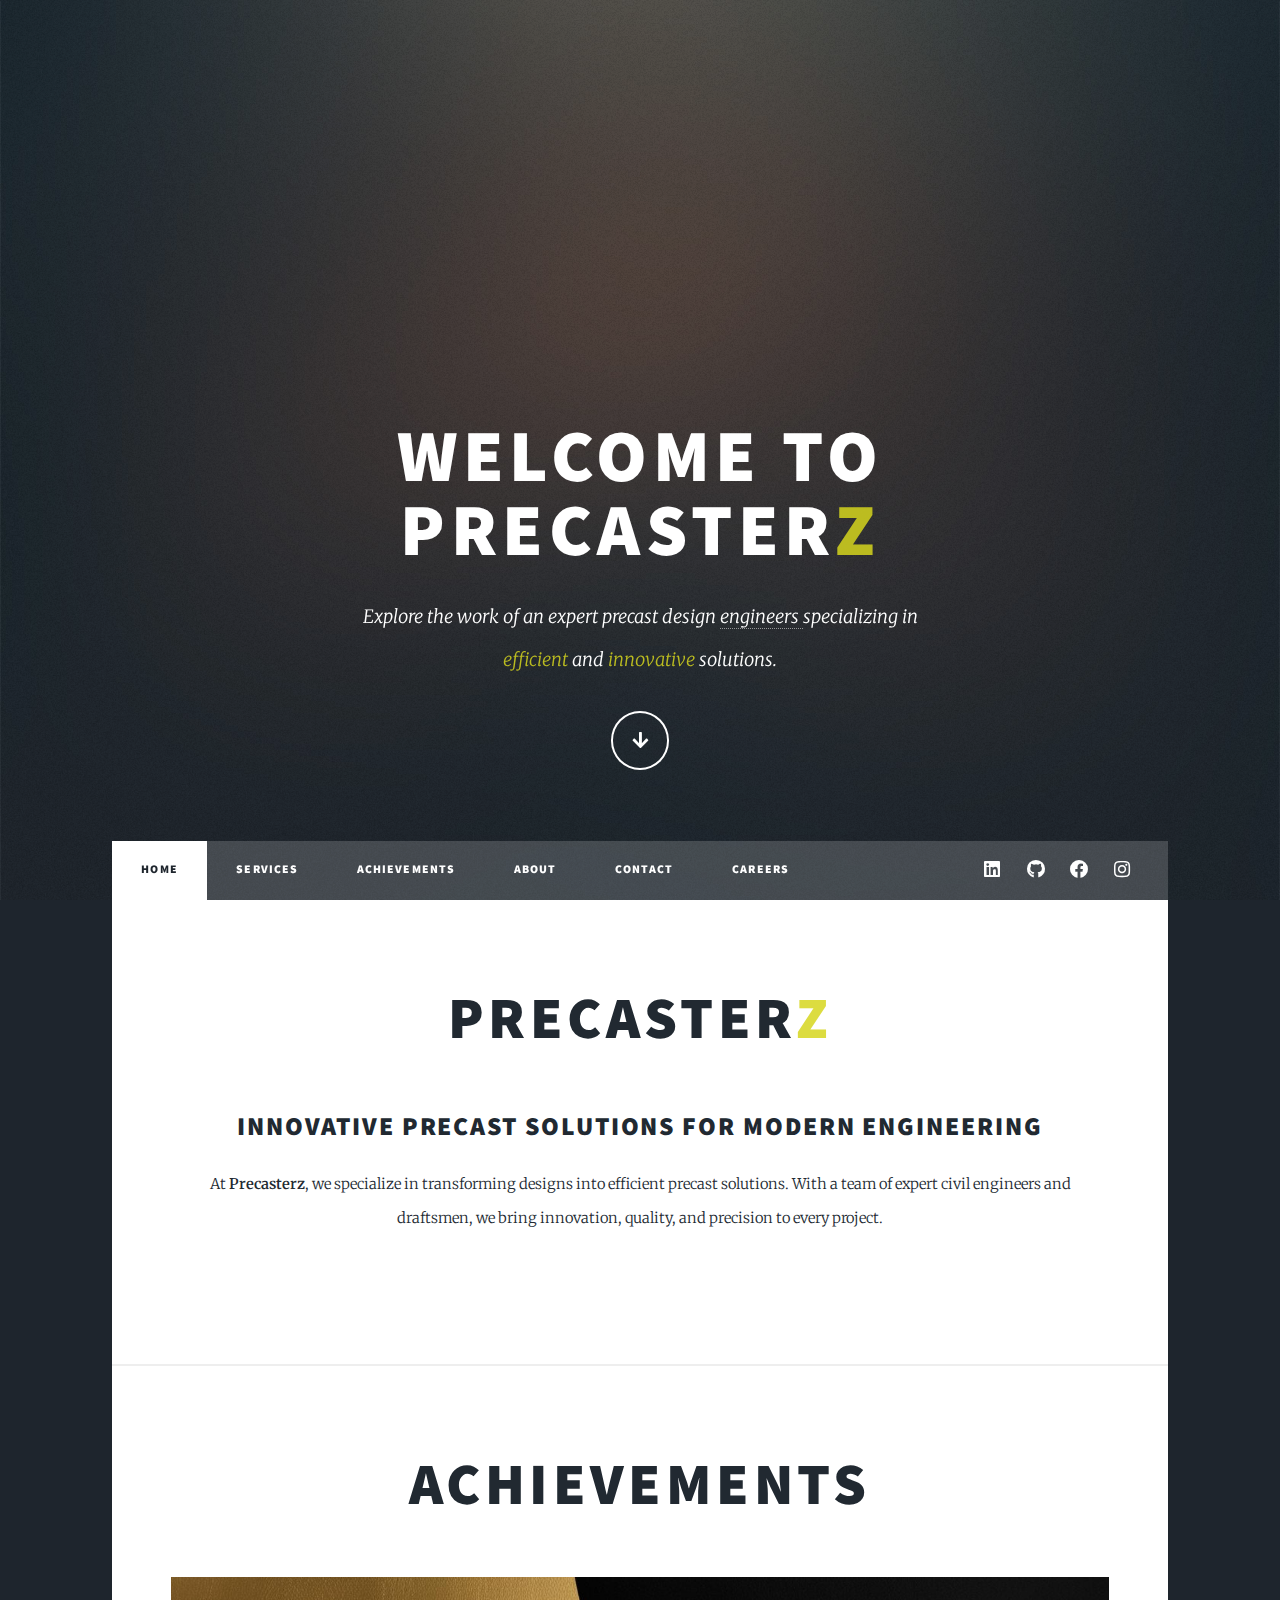
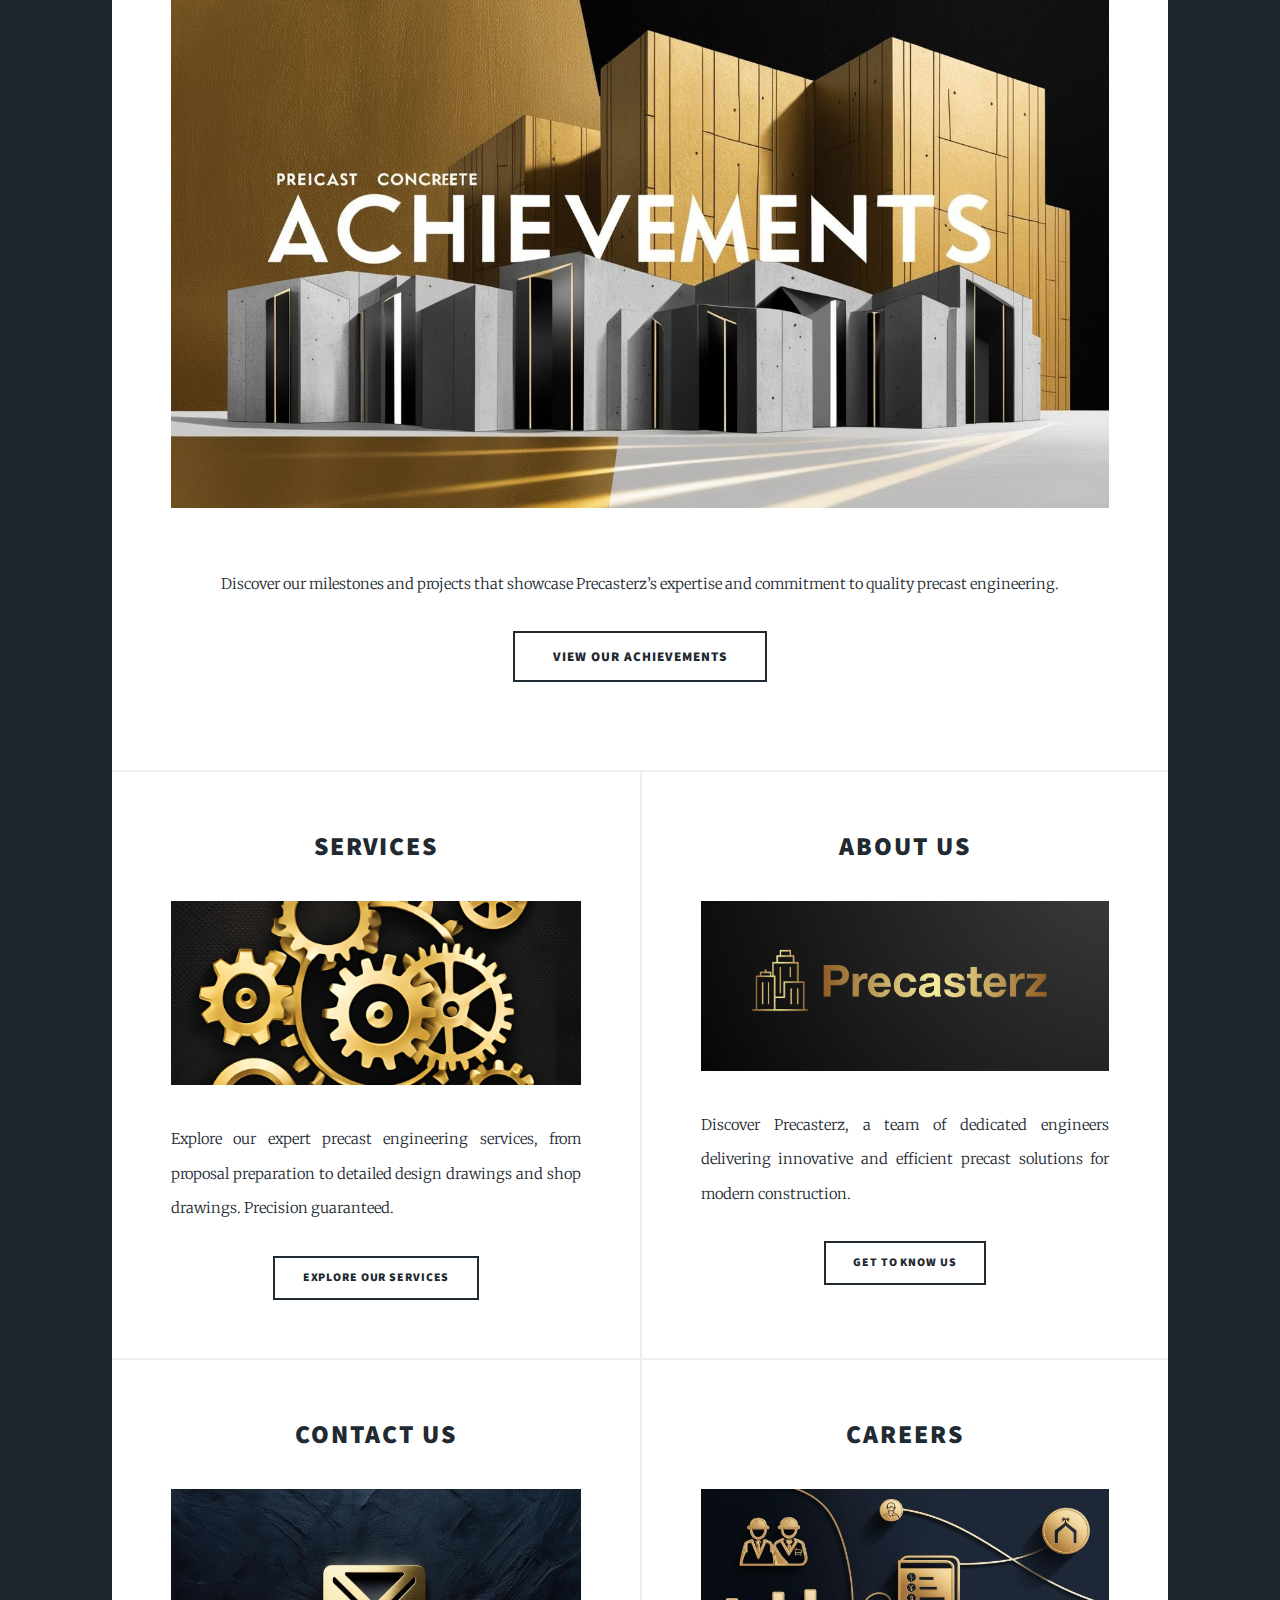
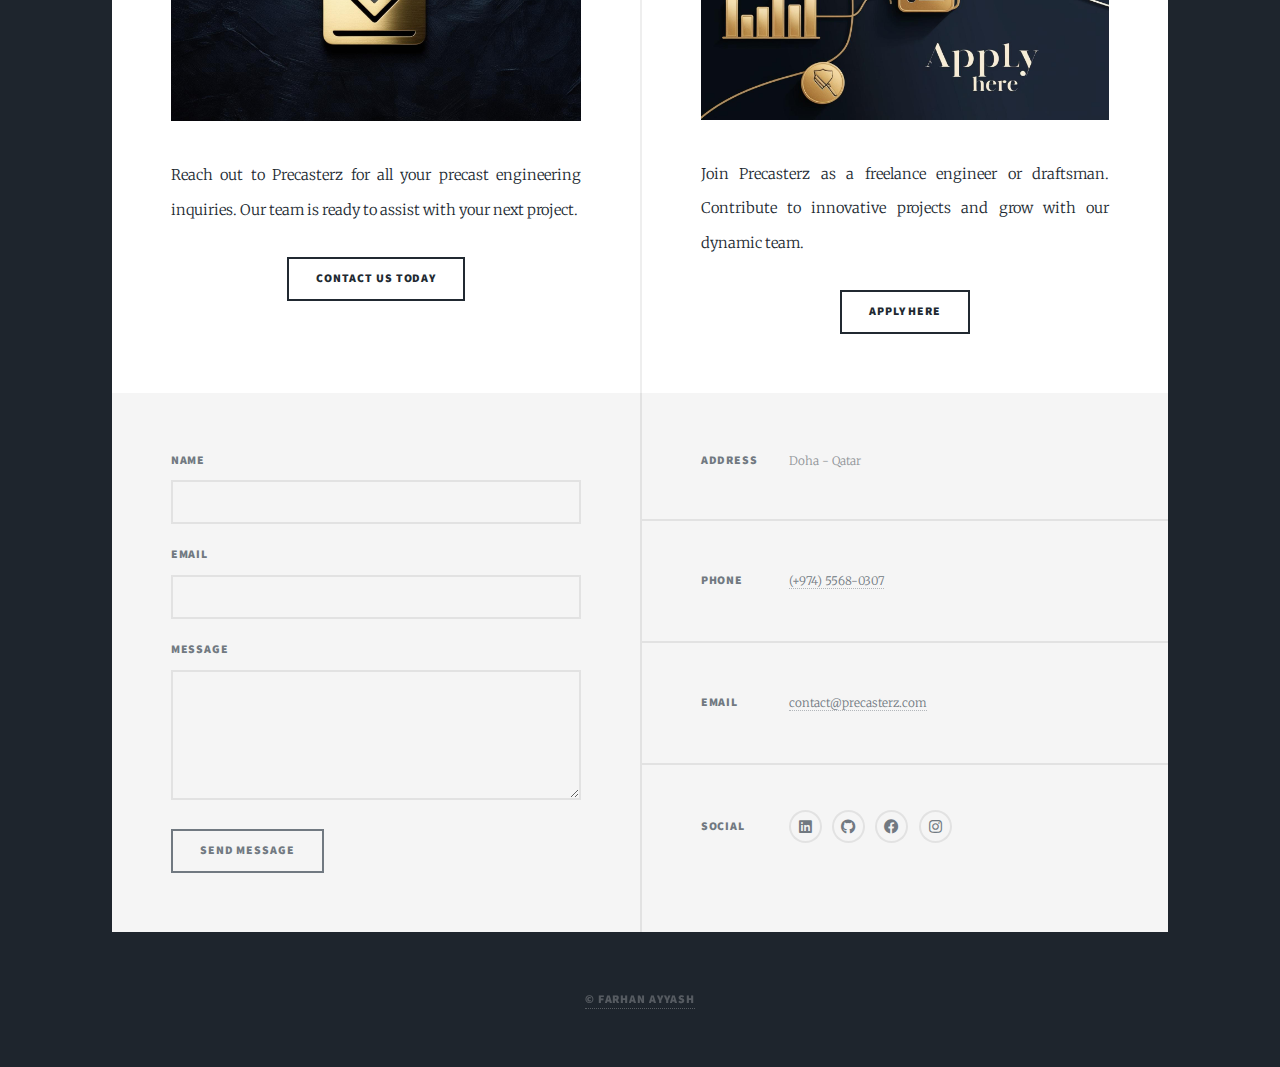
==== commit bffe8567: "update home" ====
--- a/index.html
+++ b/index.html
@@ -80,9 +80,20 @@
 			<div id="main">
 
 				<!-- Featured Post -->
-					<article >
-				
-					</article>
+
+				<article>
+
+				</article>
+				<article class="post featured">
+					<header class="major">
+						<h2><a href="Achievements.html">Achievements</h2>
+					</header>
+					<a href="Achievements.html" class="image main"><img src="images/Achievements-home.jpg" alt="image for the Achievements page" /></a>
+					<p style="text-align: center;">Discover our milestones and projects that showcase Precasterz’s expertise and commitment to quality precast engineering.</p>
+					<ul class="actions special">
+						<li><a href="Achievements.html" class="button large">View Our Achievements</a></li>
+					</ul>
+				</article>
 
 				<!-- Posts -->
 					<section class="posts">
@@ -124,16 +135,6 @@
 							<p>Join Precasterz as a freelance engineer or draftsman. Contribute to innovative projects and grow with our dynamic team.</p>
 							<ul class="actions special">
 								<li><a href="careers.html" class="button">Apply Here</a></li>
-							</ul>
-						</article>
-						<article style="flex: 1;">
-							<header>
-								<h2><a href="Achievements.html">Achievements</a></h2>
-							</header>
-							<a href="Achievements.html" class="image fit"><img src="images/Achievements-home.jpg" alt="image for the Achievements page" /></a>
-							<p>Discover our milestones and projects that showcase Precasterz’s expertise and commitment to quality precast engineering.</p>
-							<ul class="actions special">
-								<li><a href="Achievements.html" class="button">View Our Achievements</a></li>
 							</ul>
 						</article>
 					</section>
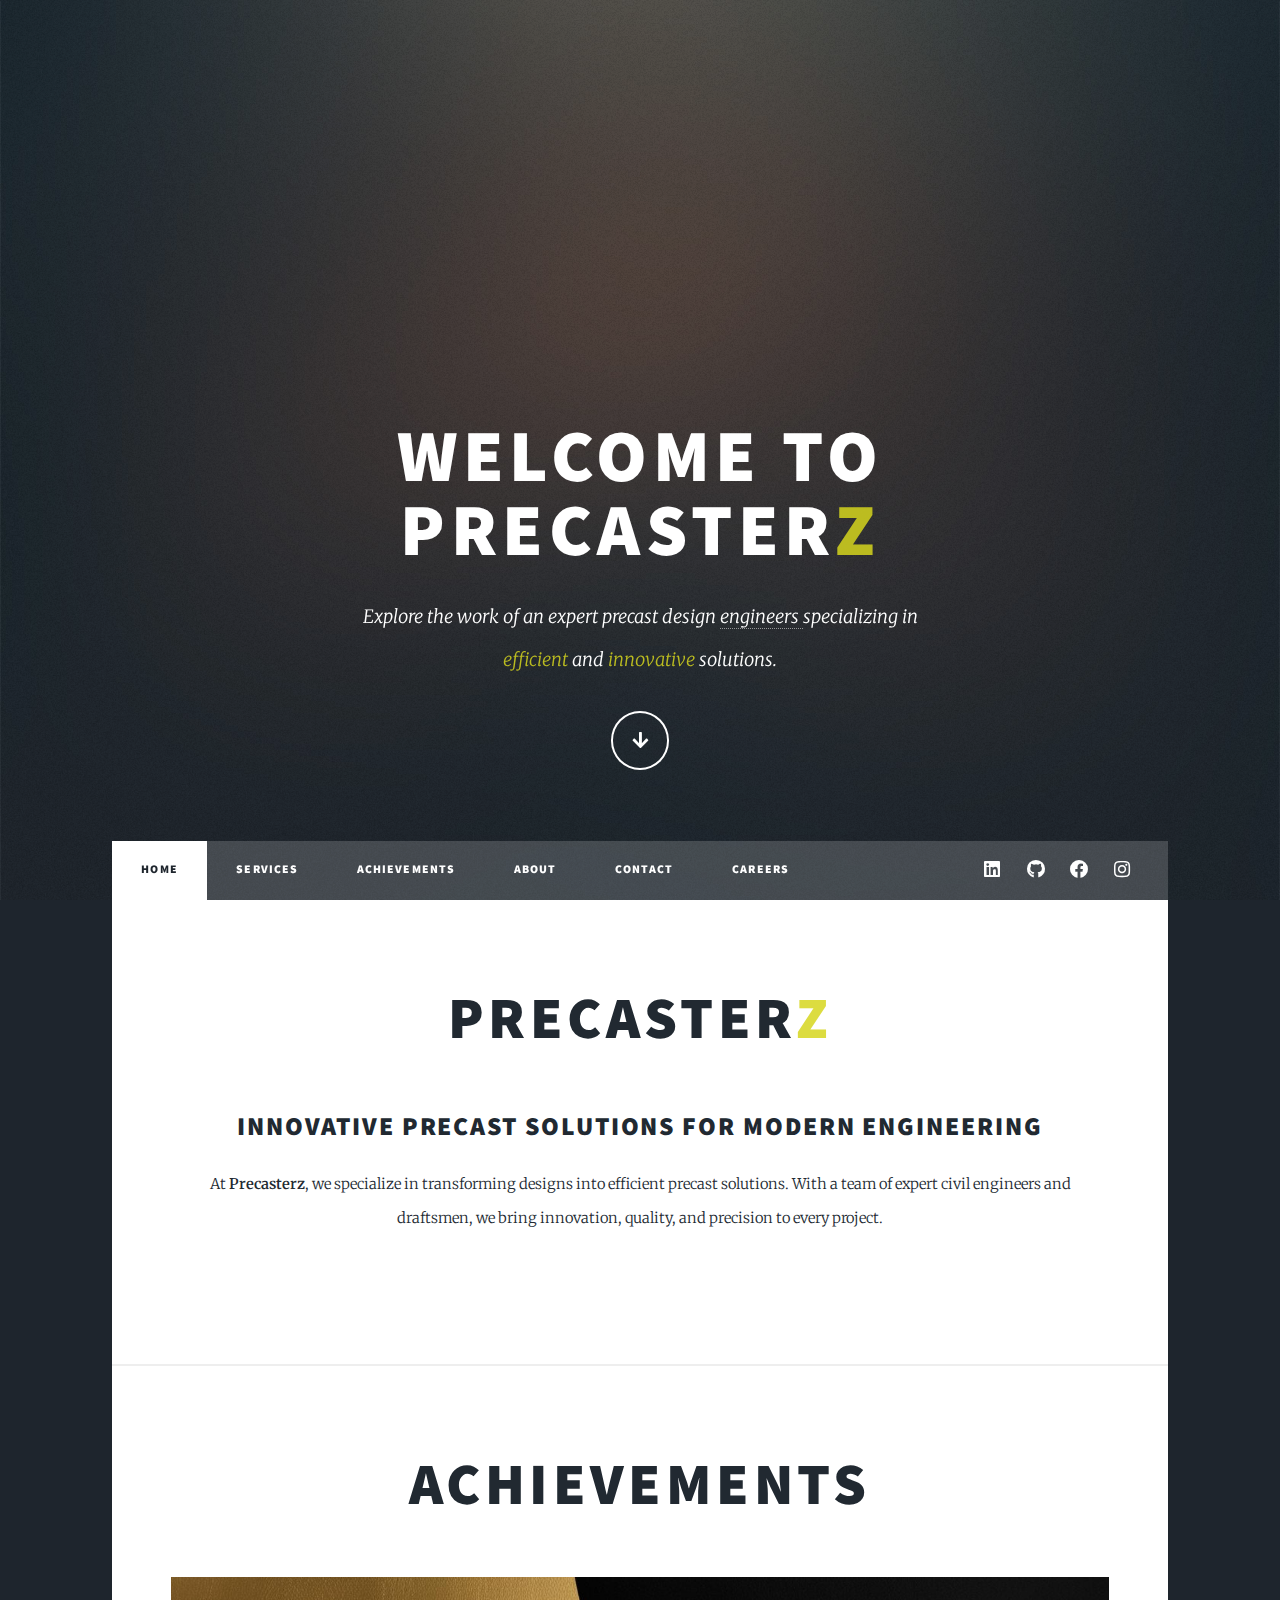
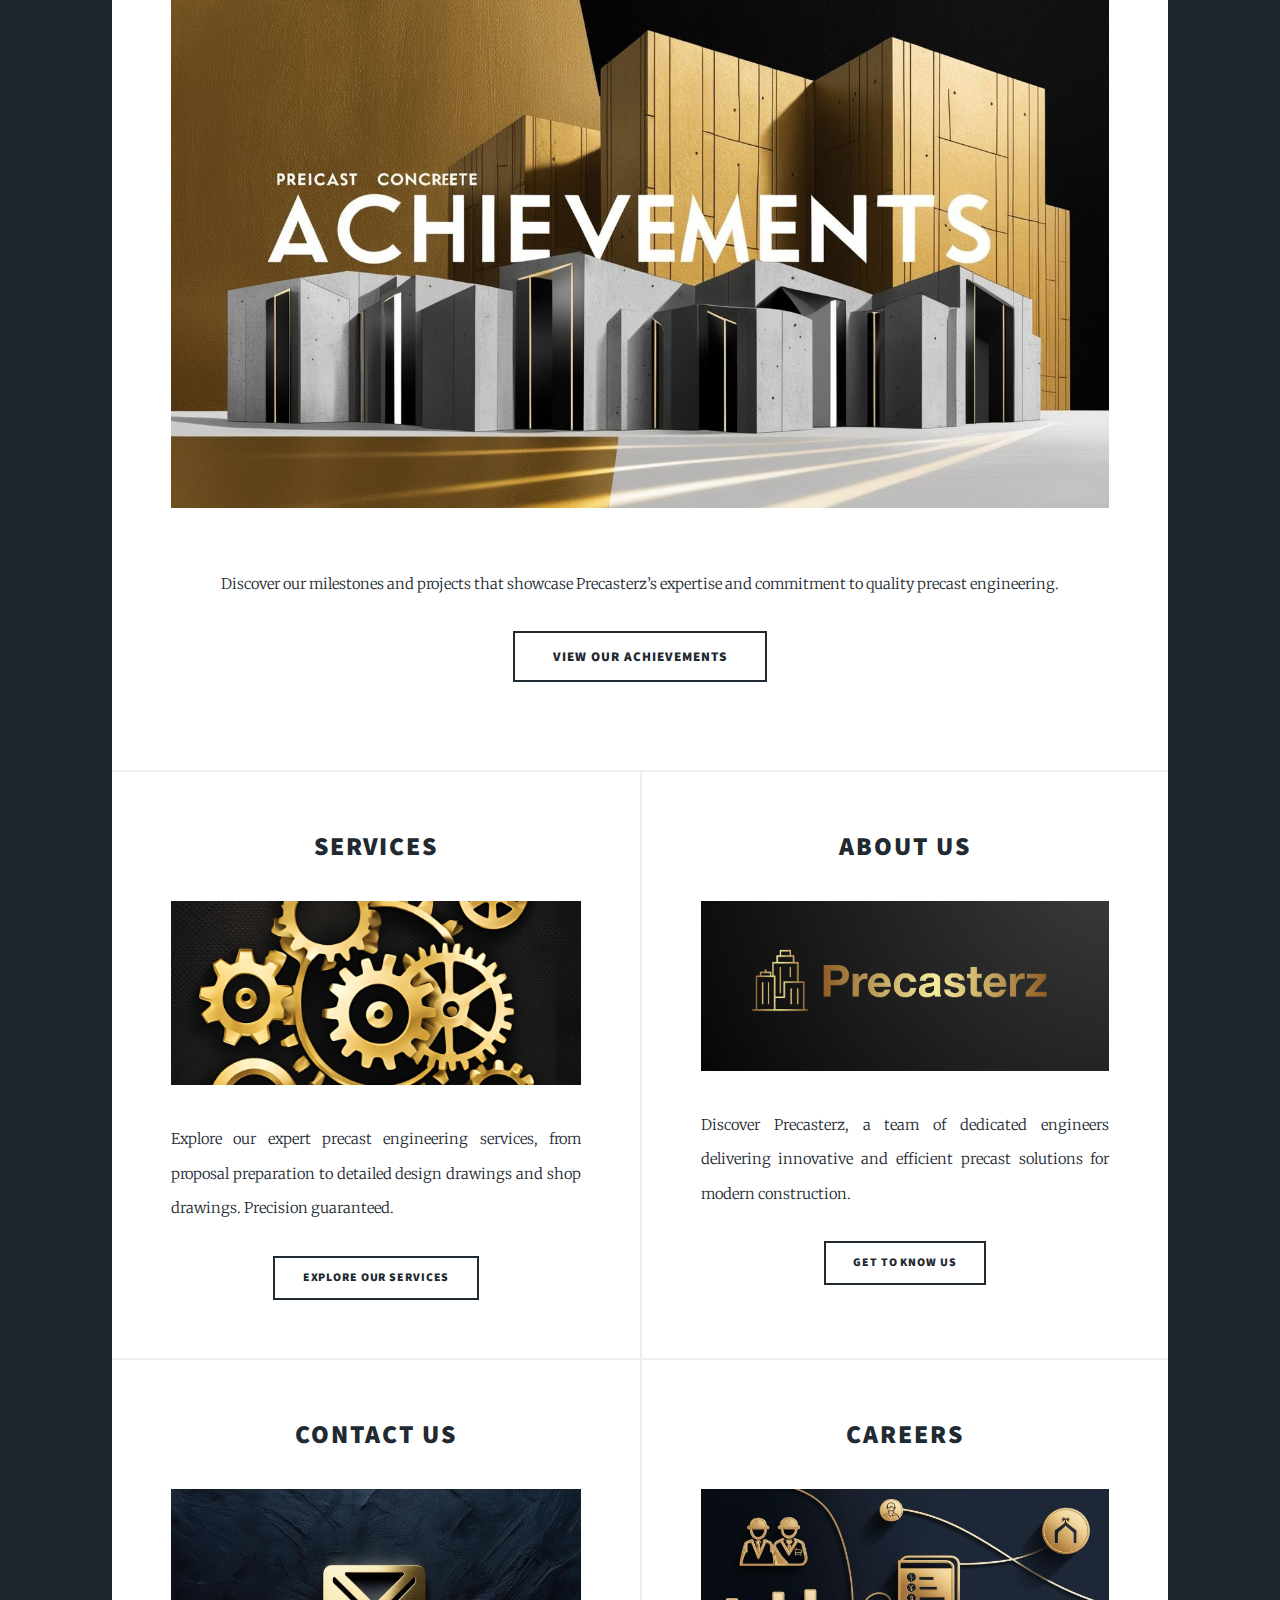
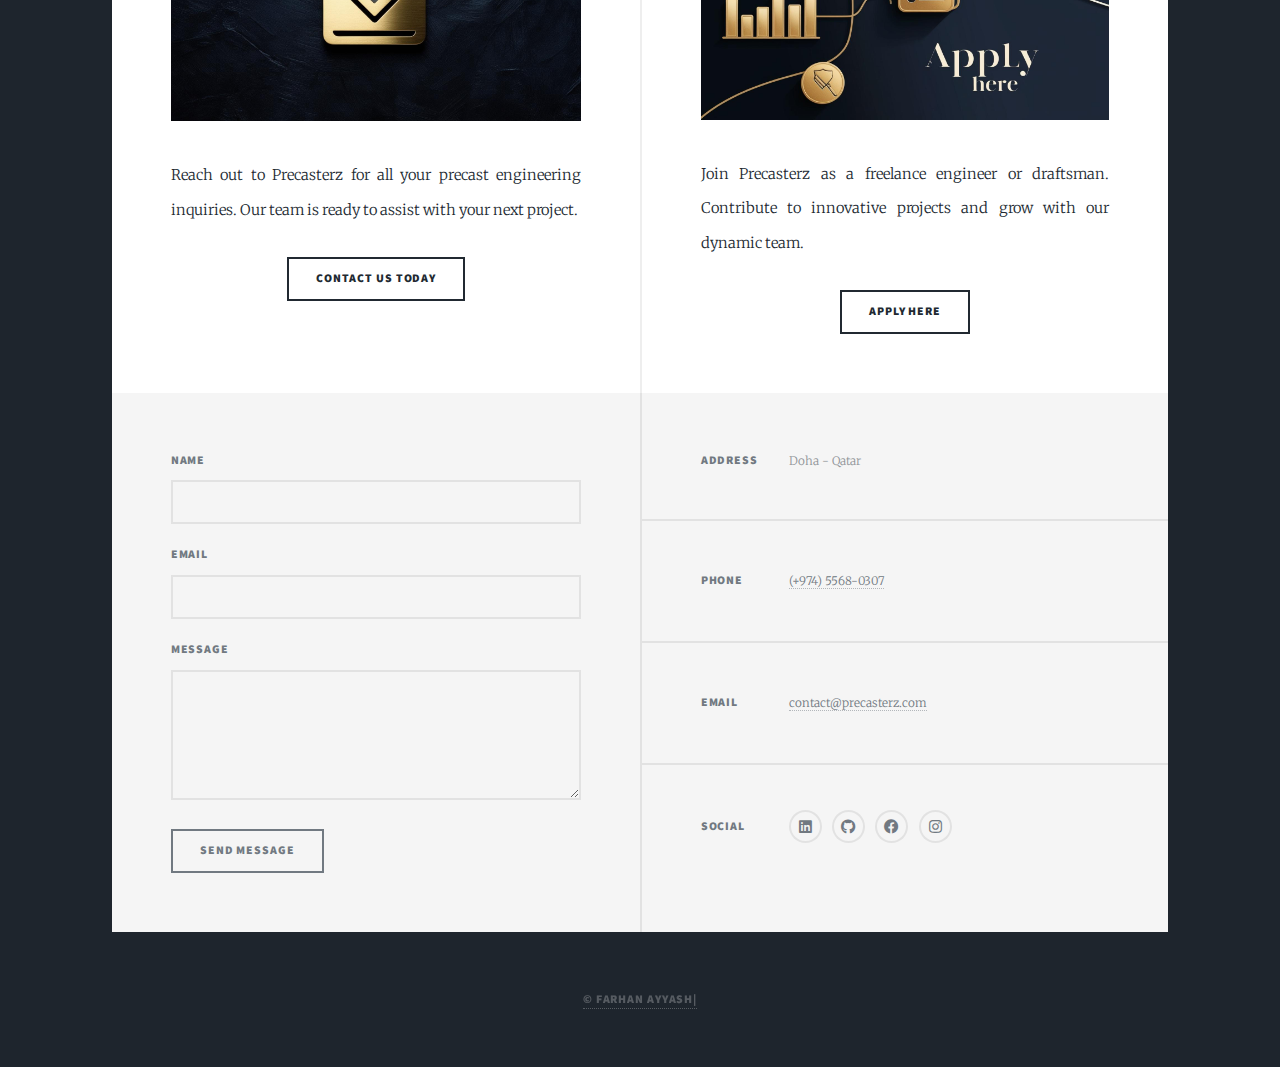
==== commit 66ef4bbf: "aa" ====
--- a/index.html
+++ b/index.html
@@ -22,8 +22,35 @@
 		<link rel="manifest" href="images/favicon_io/site.webmanifest">
 		<link rel="icon" href="favicon.ico" href="images/favicon_io/favicon-32x32.png">
 
+		<script type="application/ld+json">
+			{
+			  "@context": "https://schema.org",
+			  "@type": "Organization",
+			  "name": "Precasterz",
+			  "url": "https://www.precasterz.com",
+			  "logo": "https://precasterz.com/images/favicon_io/android-chrome-512x512.png",
+			  "sameAs": [
+				"https://www.linkedin.com/company/precasterz",
+				"https://www.facebook.com/profile.php?id=61569854956674"
+			  ]
+			}
+			</script>
+
+			<!-- Google Tag Manager -->
+			<script>(function(w,d,s,l,i){w[l]=w[l]||[];w[l].push({'gtm.start':
+				new Date().getTime(),event:'gtm.js'});var f=d.getElementsByTagName(s)[0],
+				j=d.createElement(s),dl=l!='dataLayer'?'&l='+l:'';j.async=true;j.src=
+				'https://www.googletagmanager.com/gtm.js?id='+i+dl;f.parentNode.insertBefore(j,f);
+				})(window,document,'script','dataLayer','GTM-KRTZC5C2');</script>
+			<!-- End Google Tag Manager -->
+
 	</head>
 	<body class="is-preload">
+
+		<!-- Google Tag Manager (noscript) -->
+<noscript><iframe src="https://www.googletagmanager.com/ns.html?id=GTM-KRTZC5C2"
+	height="0" width="0" style="display:none;visibility:hidden"></iframe></noscript>
+	<!-- End Google Tag Manager (noscript) -->
 
 		<!-- Wrapper -->
 			<div id="wrapper" class="fade-in">
@@ -41,7 +68,7 @@
 
 				<!-- Header -->
 					<header id="header">
-						<a class="logo">Precasterz</a>
+						<a href="#nav" class="logo scrolly">Precasterz</a>
 					</header>
 
 				<!-- Nav -->
@@ -57,7 +84,7 @@
 						<ul class="icons">
 							<li><a href="https://www.linkedin.com/company/precasterz/" class="icon brands fa-linkedin" target="_blank" rel="noopener noreferrer"><span class="label">Instagram</span></a></li>
 							<li><a href="https://github.com/farhanayyash" class="icon brands fa-github" target="_blank" rel="noopener noreferrer"><span class="label">GitHub</span></a></li>
-							<li><a href="https://www.facebook.com/profile.php?id=61569854956674&mibextid=ZbWKwL" class="icon brands fa-facebook" target="_blank" rel="noopener noreferrer"><span class="label">Facebook</span></a></li>
+							<li><a href="https://www.facebook.com/profile.php?id=61569854956674" class="icon brands fa-facebook" target="_blank" rel="noopener noreferrer"><span class="label">Facebook</span></a></li>
 							<li><a href="https://www.instagram.com/precasterz?igsh=MXExeHh3dml2bWNkMA==" class="icon brands fa-instagram" target="_blank" rel="noopener noreferrer"><span class="label">Instagram</span></a></li>
 						</ul>
 					</nav>
@@ -129,12 +156,12 @@
 						</article>
 						<article>
 							<header>
-								<h2><a href="careers.html">Careers</a></h2>
-							</header>
-							<a href="careers.html" class="image fit"><img src="images/careers-home.jpg" alt=" image for careers page" /></a>
+								<h2><a href="careers.html#email-careers">Careers</a></h2>
+							</header>
+							<a href="careers.html#email-careers" class="image fit"><img src="images/careers-home.jpg" alt=" image for careers page" /></a>
 							<p>Join Precasterz as a freelance engineer or draftsman. Contribute to innovative projects and grow with our dynamic team.</p>
 							<ul class="actions special">
-								<li><a href="careers.html" class="button">Apply Here</a></li>
+								<li><a href="careers.html#email-careers" class="button">Apply Here</a></li>
 							</ul>
 						</article>
 					</section>
@@ -188,7 +215,7 @@
 								<ul class="icons alt">
 									<li><a href="https://www.linkedin.com/company/precasterz/" class="icon brands alt fa-linkedin" target="_blank" rel="noopener noreferrer"><span class="label">Instagram</span></a></li>
 									<li><a href="https://github.com/farhanayyash" class="icon brands alt fa-github" target="_blank" rel="noopener noreferrer"><span class="label">GitHub</span></a></li>
-									<li><a href="https://www.facebook.com/profile.php?id=61569854956674&mibextid=ZbWKwL" class="icon brands alt fa-facebook" target="_blank" rel="noopener noreferrer"><span class="label">Facebook</span></a></li>
+									<li><a href="https://www.facebook.com/profile.php?id=61569854956674" class="icon brands alt fa-facebook" target="_blank" rel="noopener noreferrer"><span class="label">Facebook</span></a></li>
 									<li><a href="https://www.instagram.com/precasterz?igsh=MXExeHh3dml2bWNkMA==" class="icon brands alt fa-instagram" target="_blank" rel="noopener noreferrer"><span class="label">Instagram</span></a></li>
 								</ul>
 							</section>
@@ -197,7 +224,7 @@
 
 				<!-- Copyright -->
 					<div id="copyright">
-						<ul><li><a href="https://www.linkedin.com/in/farhan-ayyash/"  target="_blank" rel="noopener noreferrer">&copy; Farhan Ayyash</a></li></ul>
+						<ul><li><a href="https://www.linkedin.com/in/farhan-ayyash/"  target="_blank" rel="noopener noreferrer">&copy; Farhan Ayyash|</a></li></ul>
 					</div>
 
 			</div>
